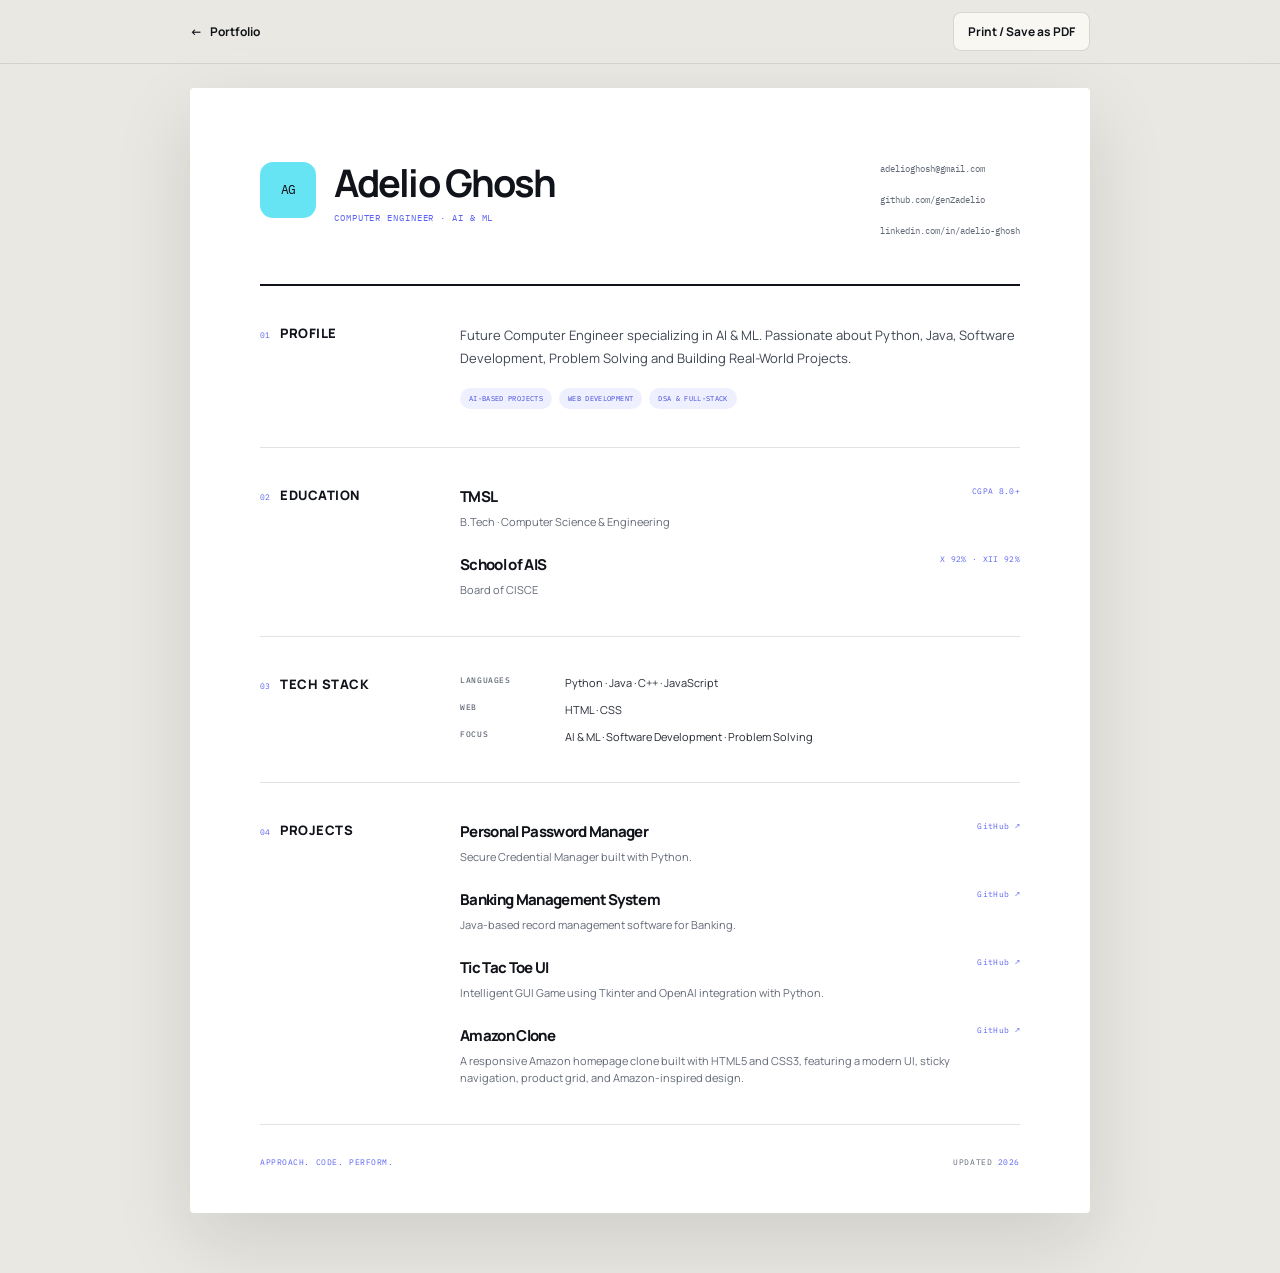
==== resume.html @ fba98eb1 "Redesign developer portfolio with refined editorial system" ====
<!doctype html>
<html lang="en">
<head>
  <meta charset="utf-8">
  <meta name="viewport" content="width=device-width, initial-scale=1">
  <meta name="description" content="Résumé of Adelio Ghosh — computer engineer specializing in AI, ML, Python, Java, and software development.">
  <meta name="theme-color" content="#0b0e14">
  <title>Adelio Ghosh — Résumé</title>
  <link rel="icon" href="favicon.svg" type="image/svg+xml">
  <link rel="preconnect" href="https://fonts.googleapis.com">
  <link rel="preconnect" href="https://fonts.gstatic.com" crossorigin>
  <link href="https://fonts.googleapis.com/css2?family=IBM+Plex+Mono:wght@400;500&family=Instrument+Serif:ital@0;1&family=Manrope:wght@400;500;600;700;800&display=swap" rel="stylesheet">
  <link rel="stylesheet" href="util.css">
  <link rel="stylesheet" href="resume.css">
</head>
<body class="resume-body">
  <header class="resume-toolbar">
    <a class="resume-back" href="index.html"><span aria-hidden="true">←</span> Portfolio</a>
    <button class="resume-print" type="button" onclick="window.print()">Print / Save as PDF</button>
  </header>

  <main class="resume-sheet">
    <header class="resume-header">
      <div class="resume-header__identity">
        <span class="resume-monogram">AG</span>
        <div>
          <h1>Adelio Ghosh</h1>
          <p>Computer Engineer · AI & ML</p>
        </div>
      </div>
      <div class="resume-header__contact">
        <a href="mailto:adelioghosh@gmail.com">adelioghosh@gmail.com</a>
        <a href="https://github.com/genZadelio" target="_blank" rel="noopener">github.com/genZadelio</a>
        <a href="https://www.linkedin.com/in/adelio-ghosh-3a45263b5" target="_blank" rel="noopener">linkedin.com/in/adelio-ghosh</a>
      </div>
    </header>

    <section class="resume-section resume-summary">
      <div class="resume-section__title"><span>01</span><h2>Profile</h2></div>
      <div class="resume-section__body">
        <p>
          Future Computer Engineer specializing in AI & ML. Passionate about Python, Java,
          Software Development, Problem Solving and Building Real-World Projects.
        </p>
        <div class="resume-focus">
          <span>AI-based projects</span>
          <span>Web development</span>
          <span>DSA & full-stack</span>
        </div>
      </div>
    </section>

    <section class="resume-section">
      <div class="resume-section__title"><span>02</span><h2>Education</h2></div>
      <div class="resume-section__body resume-education">
        <article>
          <div class="resume-item__heading">
            <div><h3>TMSL</h3><p>B.Tech · Computer Science & Engineering</p></div>
            <span>CGPA 8.0+</span>
          </div>
        </article>
        <article>
          <div class="resume-item__heading">
            <div><h3>School of AIS</h3><p>Board of CISCE</p></div>
            <span>X 92% · XII 92%</span>
          </div>
        </article>
      </div>
    </section>

    <section class="resume-section">
      <div class="resume-section__title"><span>03</span><h2>Tech Stack</h2></div>
      <div class="resume-section__body">
        <ul class="resume-skills">
          <li><strong>Languages</strong><span>Python · Java · C++ · JavaScript</span></li>
          <li><strong>Web</strong><span>HTML · CSS</span></li>
          <li><strong>Focus</strong><span>AI & ML · Software Development · Problem Solving</span></li>
        </ul>
      </div>
    </section>

    <section class="resume-section">
      <div class="resume-section__title"><span>04</span><h2>Projects</h2></div>
      <div class="resume-section__body resume-projects">
        <article>
          <div class="resume-item__heading">
            <div><h3>Personal Password Manager</h3><p>Secure Credential Manager built with Python.</p></div>
            <a href="https://github.com/genZadelio/Personal-Password-Manager" target="_blank" rel="noopener">GitHub ↗</a>
          </div>
        </article>
        <article>
          <div class="resume-item__heading">
            <div><h3>Banking Management System</h3><p>Java-based record management software for Banking.</p></div>
            <a href="https://github.com/genZadelio/Banking-Management-System" target="_blank" rel="noopener">GitHub ↗</a>
          </div>
        </article>
        <article>
          <div class="resume-item__heading">
            <div><h3>Tic Tac Toe UI</h3><p>Intelligent GUI Game using Tkinter and OpenAI integration with Python.</p></div>
            <a href="https://github.com/genZadelio/AI-Tic-Tac-Toe" target="_blank" rel="noopener">GitHub ↗</a>
          </div>
        </article>
        <article>
          <div class="resume-item__heading">
            <div><h3>Amazon Clone</h3><p>A responsive Amazon homepage clone built with HTML5 and CSS3, featuring a modern UI, sticky navigation, product grid, and Amazon-inspired design.</p></div>
            <a href="https://github.com/genZadelio/Amazon-Clone" target="_blank" rel="noopener">GitHub ↗</a>
          </div>
        </article>
      </div>
    </section>

    <footer class="resume-footer">
      <span>Approach. Code. Perform.</span>
      <span>Updated <span id="resumeYear"></span></span>
    </footer>
  </main>

  <script>
    document.getElementById('resumeYear').textContent = new Date().getFullYear();
  </script>
</body>
</html>
---- util.css ----
:root {
  --ink: #10131a;
  --ink-2: #252a34;
  --muted: #626977;
  --muted-2: #8c92a0;
  --paper: #f4f3ee;
  --paper-2: #ebeae4;
  --white: #ffffff;
  --night: #0b0e14;
  --night-2: #11151e;
  --night-3: #191e29;
  --line: rgba(16, 19, 26, .12);
  --line-dark: rgba(255, 255, 255, .13);
  --blue: #5c63f2;
  --blue-dark: #4149d8;
  --cyan: #67e4f4;
  --violet: #956cff;
  --mint: #39d6a5;
  --amber: #f4b860;
  --pink: #ef74b7;
  --display: "Manrope", "Segoe UI", sans-serif;
  --serif: "Instrument Serif", Georgia, serif;
  --mono: "IBM Plex Mono", Consolas, monospace;
  --radius-sm: 12px;
  --radius: 20px;
  --radius-lg: 30px;
  --shadow: 0 24px 70px rgba(17, 20, 28, .11);
}

* { box-sizing: border-box; }
html { scroll-behavior: smooth; scroll-padding-top: 90px; }
body {
  margin: 0;
  overflow-x: hidden;
  color: var(--ink);
  background: var(--paper);
  font-family: var(--display);
  -webkit-font-smoothing: antialiased;
  text-rendering: optimizeLegibility;
}
body.menu-open { overflow: hidden; }
::selection { color: var(--night); background: var(--cyan); }
a { color: inherit; text-decoration: none; }
button, input, textarea, select { font: inherit; }
button { border: 0; cursor: pointer; }
img { display: block; max-width: 100%; }
svg { fill: none; stroke: currentColor; stroke-width: 1.8; stroke-linecap: round; stroke-linejoin: round; }
h1, h2, h3, p { margin-top: 0; }
h1, h2, h3 { letter-spacing: -.045em; }

.container { width: min(1180px, calc(100% - 48px)); margin-inline: auto; }
.section { padding: 126px 0; }
.svg-sprite { position: absolute; width: 0; height: 0; overflow: hidden; }
.page-noise {
  position: fixed;
  z-index: 1000;
  inset: 0;
  pointer-events: none;
  opacity: .035;
  background-image: url("data:image/svg+xml,%3Csvg viewBox='0 0 180 180' xmlns='http://www.w3.org/2000/svg'%3E%3Cfilter id='n'%3E%3CfeTurbulence type='fractalNoise' baseFrequency='.9' numOctaves='3' stitchTiles='stitch'/%3E%3C/filter%3E%3Crect width='100%25' height='100%25' filter='url(%23n)' opacity='.8'/%3E%3C/svg%3E");
}

.skip-link {
  position: fixed;
  z-index: 2000;
  top: 12px;
  left: 12px;
  padding: 10px 16px;
  border-radius: 8px;
  color: var(--night);
  background: var(--cyan);
  font-size: 13px;
  font-weight: 700;
  transform: translateY(-150%);
  transition: transform .2s ease;
}
.skip-link:focus { transform: translateY(0); }
:focus-visible { outline: 3px solid var(--cyan); outline-offset: 4px; }

.scroll-progress { position: fixed; z-index: 1200; top: 0; left: 0; width: 100%; height: 2px; pointer-events: none; }
.scroll-progress span { display: block; width: 0; height: 100%; background: linear-gradient(90deg, var(--cyan), var(--violet)); }

/* Shared components */
.eyebrow {
  display: inline-flex;
  align-items: center;
  gap: 10px;
  color: var(--muted);
  font-family: var(--mono);
  font-size: 10px;
  font-weight: 500;
  letter-spacing: .14em;
  line-height: 1.4;
  text-transform: uppercase;
}
.eyebrow > span { color: var(--blue); }
.heading-dot { color: var(--blue); }
.section-heading { margin-bottom: 58px; }
.section-heading--split { display: flex; align-items: flex-end; justify-content: space-between; gap: 64px; }
.section-heading h2 {
  margin: 16px 0 0;
  font-size: clamp(44px, 6vw, 78px);
  font-weight: 600;
  line-height: .98;
}
.section-heading > p { max-width: 430px; margin: 0 0 5px; color: var(--muted); font-size: 16px; line-height: 1.7; }

.button {
  display: inline-flex;
  min-height: 52px;
  align-items: center;
  justify-content: center;
  gap: 10px;
  padding: 0 22px;
  border: 1px solid transparent;
  border-radius: 9px;
  font-size: 13px;
  font-weight: 700;
  line-height: 1;
  transition: color .25s ease, background .25s ease, border-color .25s ease, transform .25s ease, box-shadow .25s ease;
}
.button svg { width: 18px; height: 18px; transition: transform .25s ease; }
.button:hover { transform: translateY(-2px); }
.button:hover svg { transform: translate(2px, -2px); }
.button--small { min-height: 40px; padding: 0 15px; font-size: 12px; }
.button--full { width: 100%; }
.button--dark { color: white; background: var(--night); box-shadow: 0 10px 24px rgba(11, 14, 20, .16); }
.button--dark:hover { background: #202632; box-shadow: 0 14px 30px rgba(11, 14, 20, .2); }
.button--light { color: var(--night); background: var(--white); box-shadow: 0 10px 28px rgba(0, 0, 0, .16); }
.button--light:hover { background: var(--cyan); box-shadow: 0 14px 32px rgba(103, 228, 244, .18); }
.button--outline-light { border-color: rgba(255, 255, 255, .25); color: white; background: rgba(255, 255, 255, .035); }
.button--outline-light:hover { border-color: rgba(255, 255, 255, .58); background: rgba(255, 255, 255, .08); }

/* Navigation */
.site-header {
  position: fixed;
  z-index: 1000;
  top: 0;
  left: 0;
  width: 100%;
  border-bottom: 1px solid transparent;
  transition: background .3s ease, border-color .3s ease, box-shadow .3s ease;
}
.site-header.is-scrolled { border-color: var(--line-dark); background: rgba(11, 14, 20, .88); box-shadow: 0 12px 40px rgba(0, 0, 0, .18); backdrop-filter: blur(18px); }
.nav-shell { display: flex; height: 78px; align-items: center; }
.brand { display: inline-flex; align-items: center; gap: 11px; color: white; }
.brand__mark {
  display: grid;
  width: 38px;
  height: 38px;
  flex: 0 0 auto;
  place-items: center;
  overflow: hidden;
  border: 1px solid rgba(255, 255, 255, .18);
  border-radius: 10px;
  color: var(--night);
  background: var(--cyan);
  box-shadow: inset 0 -12px 20px rgba(92, 99, 242, .25);
  font-family: var(--mono);
  font-size: 11px;
  font-weight: 500;
  letter-spacing: -.08em;
}
.brand__copy strong, .brand__copy small { display: block; }
.brand__copy strong { font-size: 13px; font-weight: 700; letter-spacing: -.01em; }
.brand__copy small { margin-top: 2px; color: rgba(255, 255, 255, .48); font-family: var(--mono); font-size: 8px; letter-spacing: .11em; text-transform: uppercase; }
.desktop-nav { display: flex; align-items: center; gap: 6px; margin-left: auto; margin-right: 30px; }
.desktop-nav a { position: relative; padding: 9px 12px; color: rgba(255, 255, 255, .65); font-size: 12px; font-weight: 600; transition: color .2s ease; }
.desktop-nav a::after { position: absolute; right: 12px; bottom: 2px; left: 12px; height: 1px; background: var(--cyan); content: ""; transform: scaleX(0); transform-origin: right; transition: transform .25s ease; }
.desktop-nav a:hover, .desktop-nav a.is-active { color: white; }
.desktop-nav a:hover::after, .desktop-nav a.is-active::after { transform: scaleX(1); transform-origin: left; }
.nav-actions { display: flex; align-items: center; gap: 10px; }
.nav-status { display: inline-flex; align-items: center; gap: 8px; margin-right: 6px; color: rgba(255, 255, 255, .65); font-family: var(--mono); font-size: 9px; letter-spacing: .08em; text-transform: uppercase; }
.nav-status i { width: 7px; height: 7px; border-radius: 50%; background: var(--mint); box-shadow: 0 0 0 4px rgba(57, 214, 165, .11); animation: pulse 2.4s ease infinite; }
.menu-toggle, .mobile-menu__close { display: none; width: 42px; height: 42px; place-items: center; border-radius: 9px; color: white; background: rgba(255, 255, 255, .08); }
.menu-toggle svg, .mobile-menu__close svg { width: 21px; height: 21px; }
.mobile-menu { position: fixed; z-index: 1100; inset: 0; visibility: hidden; opacity: 0; background: var(--night); transform: translateY(-12px); transition: opacity .3s ease, transform .3s ease, visibility .3s; }
.mobile-menu.is-open { visibility: visible; opacity: 1; transform: translateY(0); }
.mobile-menu__close { position: absolute; top: 18px; right: 24px; }
.mobile-menu__inner { display: flex; width: min(100% - 48px, 520px); height: 100%; flex-direction: column; justify-content: center; margin: 0 auto; padding: 90px 0 40px; }
.mobile-menu nav { display: grid; margin: 28px 0 38px; }
.mobile-menu nav a { display: flex; align-items: baseline; gap: 18px; padding: 13px 0; border-bottom: 1px solid var(--line-dark); color: white; font-size: clamp(32px, 10vw, 52px); font-weight: 600; letter-spacing: -.04em; }
.mobile-menu nav a span { color: var(--cyan); font-family: var(--mono); font-size: 10px; letter-spacing: 0; }

/* Hero */
.hero {
  position: relative;
  min-height: 100svh;
  overflow: hidden;
  color: white;
  background: var(--night);
}
.hero__grid { position: absolute; inset: 0; opacity: .27; background-image: linear-gradient(rgba(255,255,255,.045) 1px, transparent 1px), linear-gradient(90deg, rgba(255,255,255,.045) 1px, transparent 1px); background-size: 72px 72px; mask-image: linear-gradient(to bottom, black, transparent 82%); }
.hero__glow { position: absolute; border-radius: 50%; filter: blur(4px); pointer-events: none; }
.hero__glow--one { width: 620px; height: 620px; top: -250px; right: -120px; background: radial-gradient(circle, rgba(92, 99, 242, .28), transparent 68%); }
.hero__glow--two { width: 520px; height: 520px; bottom: 0; left: -300px; background: radial-gradient(circle, rgba(103, 228, 244, .13), transparent 70%); }
.hero__inner { position: relative; z-index: 2; display: grid; min-height: calc(100svh - 100px); grid-template-columns: minmax(0, 1.04fr) minmax(430px, .96fr); align-items: center; gap: clamp(45px, 7vw, 100px); padding-top: 118px; padding-bottom: 92px; }
.hero__content { position: relative; z-index: 2; }
.hero__eyebrow { display: inline-flex; align-items: center; gap: 10px; margin-bottom: 26px; color: rgba(255,255,255,.64); font-family: var(--mono); font-size: 10px; letter-spacing: .11em; text-transform: uppercase; }
.status-dot { width: 7px; height: 7px; border-radius: 50%; background: var(--mint); box-shadow: 0 0 0 4px rgba(57, 214, 165, .11); }
.hero__title { margin: 0; font-size: clamp(68px, 9.3vw, 128px); font-weight: 600; line-height: .79; letter-spacing: -.075em; }
.hero__title > span { display: block; }
.hero__title-accent { margin-top: 13px; padding-left: clamp(18px, 6vw, 82px); color: var(--cyan); font-family: var(--serif); font-style: italic; font-weight: 400; letter-spacing: -.04em; }
.hero__title-accent i { color: var(--violet); font-family: var(--display); font-style: normal; }
.hero__role { display: flex; min-height: 37px; align-items: center; gap: 10px; margin-top: 30px; font-family: var(--mono); font-size: 13px; }
.hero__role-prefix { color: rgba(255,255,255,.43); }
.hero__role-value { color: white; }
.typing-caret { width: 7px; height: 16px; background: var(--cyan); animation: blink .9s steps(2, start) infinite; }
.hero__summary { max-width: 600px; margin: 15px 0 0; color: rgba(255,255,255,.62); font-size: 16px; line-height: 1.75; }
.hero__actions { display: flex; flex-wrap: wrap; gap: 11px; margin-top: 31px; }
.hero__socials { display: flex; align-items: center; gap: 21px; margin-top: 31px; }
.hero__socials a { display: inline-flex; align-items: center; gap: 8px; color: rgba(255,255,255,.5); font-size: 11px; font-weight: 600; transition: color .2s ease; }
.hero__socials a:hover { color: var(--cyan); }
.hero__socials svg { width: 17px; height: 17px; }
.hero__visual { position: relative; align-self: center; padding: 18px 0 26px 22px; }
.hero__visual::before { position: absolute; inset: 0 28px 8px 0; border: 1px solid rgba(103,228,244,.18); border-radius: 42px; content: ""; transform: translate(18px, -18px); }
.portrait-frame { position: relative; z-index: 2; overflow: hidden; aspect-ratio: 1.12; border: 1px solid rgba(255,255,255,.16); border-radius: 34px 34px 118px 34px; background: #11151e; box-shadow: 0 40px 100px rgba(0,0,0,.42); }
.portrait-frame picture { display: block; width: 100%; height: 100%; }
.portrait-frame img { width: 100%; height: 100%; object-fit: cover; object-position: 52% center; filter: saturate(.86) contrast(1.04) brightness(.92); transition: transform .8s cubic-bezier(.2,.7,.2,1), filter .8s ease; }
.portrait-frame:hover img { transform: scale(1.035); filter: saturate(1) contrast(1.03) brightness(.98); }
.portrait-frame__label { position: absolute; z-index: 3; top: 18px; right: 20px; left: 20px; display: flex; justify-content: space-between; color: rgba(255,255,255,.56); font-family: var(--mono); font-size: 8px; letter-spacing: .12em; }
.portrait-frame__wash { position: absolute; inset: 0; background: linear-gradient(180deg, rgba(11,14,20,.05) 40%, rgba(11,14,20,.52) 100%), linear-gradient(90deg, rgba(92,99,242,.06), transparent 40%); pointer-events: none; }
.floating-card { position: absolute; z-index: 5; display: flex; align-items: center; gap: 12px; padding: 13px 15px; border: 1px solid rgba(255,255,255,.15); border-radius: 13px; background: rgba(20,25,35,.82); box-shadow: 0 18px 44px rgba(0,0,0,.32); backdrop-filter: blur(15px); }
.floating-card--status { top: -2px; right: -25px; animation: float 5s ease-in-out infinite; }
.floating-card__icon { display: grid; width: 38px; height: 38px; place-items: center; border-radius: 10px; color: var(--night); background: var(--cyan); }
.floating-card__icon svg { width: 19px; height: 19px; }
.floating-card small, .floating-card strong { display: block; }
.floating-card small { color: rgba(255,255,255,.44); font-family: var(--mono); font-size: 7px; letter-spacing: .1em; }
.floating-card strong { margin-top: 3px; color: white; font-size: 11px; }
.code-card { position: absolute; z-index: 6; right: auto; bottom: -2px; left: -32px; width: 285px; overflow: hidden; border: 1px solid rgba(255,255,255,.14); border-radius: 15px; color: #d8ddeb; background: rgba(8,11,17,.92); box-shadow: 0 25px 60px rgba(0,0,0,.44); backdrop-filter: blur(15px); }
.code-card__top { display: flex; height: 38px; align-items: center; gap: 5px; padding: 0 12px; border-bottom: 1px solid rgba(255,255,255,.08); background: rgba(255,255,255,.025); }
.code-card__top span { width: 6px; height: 6px; border-radius: 50%; background: #3c4351; }
.code-card__top span:first-child { background: #ef6c83; }.code-card__top span:nth-child(2) { background: #f0bd65; }.code-card__top span:nth-child(3) { background: #4fd1a0; }
.code-card__top small { margin-left: 6px; color: rgba(255,255,255,.34); font-family: var(--mono); font-size: 8px; }
.code-card pre { margin: 0; padding: 18px 19px 12px; font: 10px/1.7 var(--mono); }
.code-purple { color: #b794f4; }.code-blue { color: #72c7ff; }.code-green { color: #7de2b8; }
.code-card__result { display: flex; align-items: center; gap: 7px; margin: 0 13px 13px; padding: 8px 10px; border: 1px solid rgba(57,214,165,.12); border-radius: 7px; color: rgba(255,255,255,.42); font-family: var(--mono); font-size: 8px; }
.code-card__result i { width: 6px; height: 6px; border-radius: 50%; background: var(--mint); }
.code-card__result b { margin-left: auto; color: var(--mint); font-weight: 500; }
.hero__facts { position: relative; z-index: 2; display: grid; grid-template-columns: repeat(3, .65fr) 1.35fr; border-top: 1px solid var(--line-dark); }
.hero-fact { display: flex; min-height: 102px; flex-direction: column; justify-content: center; padding: 18px 26px; border-right: 1px solid var(--line-dark); }
.hero-fact:first-child { padding-left: 0; }
.hero-fact:last-child { padding-right: 0; border-right: 0; }
.hero-fact__value { color: white; font-size: 23px; font-weight: 600; letter-spacing: -.03em; }
.hero-fact--note .hero-fact__value { color: var(--cyan); font-family: var(--serif); font-size: 25px; font-style: italic; font-weight: 400; }
.hero-fact__label { margin-top: 4px; color: rgba(255,255,255,.37); font-family: var(--mono); font-size: 8px; letter-spacing: .08em; text-transform: uppercase; }

/* About */
.about { background: var(--paper); }
.about-grid { display: grid; grid-template-columns: .82fr 1.18fr; gap: 20px; }
.about-intro { position: relative; overflow: hidden; min-height: 480px; padding: 48px; border: 1px solid var(--line); border-radius: var(--radius-lg); background: var(--white); }
.about-intro::after { position: absolute; right: -70px; bottom: -95px; width: 260px; height: 260px; border: 1px solid rgba(92,99,242,.12); border-radius: 50%; box-shadow: 0 0 0 32px rgba(92,99,242,.025), 0 0 0 64px rgba(92,99,242,.018); content: ""; }
.about-intro__label { display: inline-flex; padding: 7px 10px; border-radius: 999px; color: var(--blue); background: rgba(92,99,242,.08); font-family: var(--mono); font-size: 8px; letter-spacing: .1em; text-transform: uppercase; }
.about-intro__statement { max-width: 440px; margin: 55px 0 18px; font-family: var(--serif); font-size: clamp(36px, 4vw, 52px); font-weight: 400; line-height: 1.05; letter-spacing: -.025em; }
.about-intro__copy { max-width: 480px; color: var(--muted); font-size: 14px; line-height: 1.75; }
.focus-list { position: relative; z-index: 2; display: flex; flex-wrap: wrap; gap: 8px; margin-top: 30px; }
.focus-list span { display: inline-flex; align-items: center; gap: 7px; padding: 8px 11px; border: 1px solid var(--line); border-radius: 999px; color: var(--ink-2); font-size: 10px; font-weight: 700; }
.focus-list svg { width: 14px; height: 14px; padding: 2px; border-radius: 50%; color: var(--blue); background: rgba(92,99,242,.09); stroke-width: 2.4; }
.education-grid { display: grid; grid-template-columns: 1fr 1fr; gap: 20px; }
.education-card { position: relative; display: flex; min-height: 480px; flex-direction: column; overflow: hidden; padding: 38px; border: 1px solid var(--line); border-radius: var(--radius-lg); background: var(--white); }
.education-card::before { position: absolute; top: -100px; right: -100px; width: 260px; height: 260px; border-radius: 50%; background: radial-gradient(circle, rgba(92,99,242,.12), transparent 70%); content: ""; }
.education-card--dark { color: white; background: var(--night); }
.education-card--dark::before { background: radial-gradient(circle, rgba(103,228,244,.14), transparent 70%); }
.education-card__top { position: relative; display: flex; align-items: center; justify-content: space-between; }
.education-card__number { display: grid; width: 39px; height: 39px; place-items: center; border: 1px solid var(--line); border-radius: 50%; color: var(--muted); font-family: var(--mono); font-size: 9px; }
.education-card--dark .education-card__number { border-color: var(--line-dark); color: rgba(255,255,255,.5); }
.education-card__period { color: var(--muted); font-family: var(--mono); font-size: 8px; letter-spacing: .1em; text-transform: uppercase; }
.education-card--dark .education-card__period { color: rgba(255,255,255,.4); }
.education-card h3 { margin: auto 0 8px; font-size: clamp(34px, 3.4vw, 48px); font-weight: 600; line-height: 1; }
.education-card > p { margin-bottom: 28px; color: var(--muted); font-size: 12px; }
.education-card--dark > p { color: rgba(255,255,255,.48); }
.education-card__stats { display: grid; grid-template-columns: 1fr 1fr; gap: 12px; margin: 0; padding-top: 20px; border-top: 1px solid var(--line); }
.education-card--dark .education-card__stats { border-color: var(--line-dark); }
.education-card__stats div { display: flex; flex-direction: column; gap: 7px; }
.education-card__stats dt { color: var(--muted); font-family: var(--mono); font-size: 8px; letter-spacing: .08em; text-transform: uppercase; }
.education-card--dark .education-card__stats dt { color: rgba(255,255,255,.38); }
.education-card__stats dd { margin: 0; font-size: 17px; font-weight: 700; }
.education-card--dark .education-card__stats dd { color: var(--cyan); }

/* Skills */
.skills { border-top: 1px solid var(--line); background: var(--white); }
.skills-grid { display: grid; grid-template-columns: repeat(3, 1fr); gap: 14px; }
.skill-card { position: relative; display: grid; min-height: 240px; grid-template-columns: auto 1fr; align-items: end; gap: 24px; overflow: hidden; padding: 28px; border: 1px solid var(--line); border-radius: 18px; background: var(--paper); transition: transform .3s ease, box-shadow .3s ease, border-color .3s ease; }
.skill-card:hover { border-color: rgba(92,99,242,.3); box-shadow: 0 20px 45px rgba(28,32,48,.08); transform: translateY(-5px); }
.skill-card__index { position: absolute; top: 21px; left: 24px; color: var(--muted-2); font-family: var(--mono); font-size: 8px; }
.skill-card__icon { display: grid; width: 64px; height: 64px; place-items: center; align-self: start; border-radius: 17px; font-family: var(--mono); font-size: 17px; font-weight: 500; }
.skill-card__icon--c { color: #2564b2; background: #dceaff; }
.skill-card__icon--j { color: #9b411f; background: #ffe4d8; }
.skill-card__icon--p { color: #2b6d58; background: #d9f2e7; }
.skill-card__icon--h { color: #d05b27; background: #ffe7dc; }
.skill-card div:last-child { grid-column: 1 / -1; }
.skill-card h3 { margin: 0 0 9px; font-size: 23px; font-weight: 700; }
.skill-card p { margin: 0; color: var(--muted); font-size: 12px; line-height: 1.65; }
.stack-note { display: flex; align-items: center; gap: clamp(16px, 3vw, 38px); margin-top: 28px; padding: 25px 30px; border: 1px solid var(--line); border-radius: 16px; background: var(--night); color: white; }
.stack-note__mark { display: grid; width: 46px; height: 46px; flex: 0 0 auto; place-items: center; border-radius: 12px; color: var(--night); background: var(--cyan); }
.stack-note__mark svg { width: 22px; height: 22px; }
.stack-note div:not(.stack-note__mark) { display: flex; flex-direction: column; gap: 3px; }
.stack-note strong { font-size: 11px; }
.stack-note span { color: rgba(255,255,255,.4); font-family: var(--mono); font-size: 7px; letter-spacing: .08em; text-transform: uppercase; }
.stack-note > i { width: 1px; height: 30px; background: var(--line-dark); }

/* Projects */
.projects { background: var(--paper); }
.projects-grid { display: grid; grid-template-columns: 1fr 1fr; gap: 20px; }
.project-card { position: relative; overflow: hidden; border: 1px solid var(--line); border-radius: 24px; background: var(--white); transition: transform .35s ease, box-shadow .35s ease, border-color .35s ease; }
.project-card:hover { border-color: rgba(16,19,26,.2); box-shadow: var(--shadow); transform: translateY(-7px); }
.project-card__visual { position: relative; height: 310px; overflow: hidden; background: #e8e8ff; }
.project-card--violet .project-card__visual { background: linear-gradient(145deg, #e7e3ff, #d2caff); }
.project-card--blue .project-card__visual { background: linear-gradient(145deg, #e3efff, #c6ddff); }
.project-card--mint .project-card__visual { background: linear-gradient(145deg, #ddf8ef, #c5f0df); }
.project-card--amber .project-card__visual { background: linear-gradient(145deg, #fff0d8, #f8dbad); }
.project-card__visual::before { position: absolute; width: 280px; height: 280px; top: -145px; right: -110px; border: 1px solid rgba(255,255,255,.65); border-radius: 50%; box-shadow: 0 0 0 35px rgba(255,255,255,.13); content: ""; }
.project-card__number { position: absolute; z-index: 2; top: 24px; left: 26px; color: rgba(16,19,26,.38); font-family: var(--mono); font-size: 9px; letter-spacing: .1em; }
.visual-window { position: absolute; width: 76%; height: 235px; top: 52px; left: 50%; overflow: hidden; border: 1px solid rgba(16,19,26,.13); border-radius: 15px; background: rgba(255,255,255,.88); box-shadow: 0 25px 50px rgba(39,42,61,.18); transform: translateX(-50%) rotate(-2deg); transition: transform .5s cubic-bezier(.2,.7,.2,1); }
.project-card:hover .visual-window { transform: translateX(-50%) rotate(0) translateY(-5px); }
.visual-window__bar { display: flex; height: 34px; align-items: center; gap: 5px; padding: 0 12px; border-bottom: 1px solid rgba(16,19,26,.08); }
.visual-window__bar i { width: 6px; height: 6px; border-radius: 50%; background: rgba(16,19,26,.16); }
.vault-ui { display: flex; height: calc(100% - 34px); flex-direction: column; align-items: center; justify-content: center; }
.vault-ui__lock { display: grid; width: 55px; height: 55px; place-items: center; margin-bottom: 12px; border-radius: 16px; color: white; background: var(--violet); font-size: 24px; box-shadow: 0 12px 25px rgba(149,108,255,.28); }
.vault-ui strong { font-size: 14px; }.vault-ui small { margin-top: 4px; color: var(--muted); font-size: 8px; }
.vault-ui__bar { width: 64%; height: 5px; margin-top: 18px; overflow: hidden; border-radius: 4px; background: #e7e4f3; }.vault-ui__bar i { display: block; width: 74%; height: 100%; background: var(--violet); }
.bank-ui { display: flex; height: calc(100% - 34px); flex-direction: column; align-items: center; justify-content: center; }
.bank-ui > span { display: grid; width: 43px; height: 43px; place-items: center; border-radius: 12px; color: white; background: #2d72d6; font-size: 17px; font-weight: 700; }
.bank-ui strong { margin-top: 12px; font-size: 22px; letter-spacing: -.04em; }.bank-ui small { margin-top: 3px; color: var(--muted); font-size: 8px; }
.bank-ui > div { display: flex; height: 46px; align-items: flex-end; gap: 8px; margin-top: 15px; }
.bank-ui > div i { width: 18px; border-radius: 3px 3px 0 0; background: #a9c9f4; }.bank-ui > div i:nth-child(1){height:28%}.bank-ui > div i:nth-child(2){height:56%}.bank-ui > div i:nth-child(3){height:42%}.bank-ui > div i:nth-child(4){height:77%}.bank-ui > div i:nth-child(5){height:65%}.bank-ui > div i:nth-child(6){height:92%;background:#2d72d6}
.game-ui { display: grid; height: calc(100% - 34px); grid-template-columns: repeat(3, 44px); grid-template-rows: repeat(3, 44px); place-content: center; gap: 7px; }
.game-ui span { display: grid; place-items: center; border: 1px solid rgba(20,120,89,.15); border-radius: 9px; color: #16805e; background: rgba(255,255,255,.85); font-size: 15px; font-weight: 700; }.game-ui span:nth-child(3n+2) { color: var(--violet); }
.store-ui { padding: 18px 20px; }.store-ui__nav { color: #202c3d; font-size: 21px; font-weight: 800; }.store-ui > div { display: flex; gap: 5px; margin: 8px 0 19px; }.store-ui > div i { width: 22px; height: 4px; border-radius: 3px; background: #e2d8c5; }.store-ui > strong { display: block; max-width: 190px; font-size: 19px; line-height: 1.08; }.store-ui button { margin-top: 13px; padding: 7px 13px; border-radius: 6px; color: white; background: #242f3d; font-size: 7px; font-weight: 700; }
.project-card__content { padding: 30px 32px 32px; }
.project-card__meta { display: flex; align-items: center; justify-content: space-between; color: var(--muted); font-family: var(--mono); font-size: 8px; letter-spacing: .08em; text-transform: uppercase; }
.project-card h3 { margin: 18px 0 11px; font-size: clamp(25px, 2.6vw, 34px); font-weight: 650; line-height: 1.08; }
.project-card p { min-height: 44px; margin-bottom: 26px; color: var(--muted); font-size: 13px; line-height: 1.7; }
.project-card__footer { display: flex; align-items: flex-end; justify-content: space-between; gap: 20px; padding-top: 20px; border-top: 1px solid var(--line); }
.project-card__tags { display: flex; flex-wrap: wrap; gap: 6px; }
.project-card__tags i { padding: 5px 8px; border-radius: 999px; color: var(--muted); background: var(--paper-2); font-family: var(--mono); font-size: 7px; font-style: normal; letter-spacing: .06em; text-transform: uppercase; }
.project-card__footer a { display: inline-flex; flex: 0 0 auto; align-items: center; gap: 7px; color: var(--blue); font-size: 11px; font-weight: 800; }
.project-card__footer a svg { width: 16px; height: 16px; transition: transform .25s ease; }.project-card__footer a:hover svg { transform: translate(3px, -3px); }
.projects-cta { display: flex; align-items: center; justify-content: space-between; gap: 30px; margin-top: 20px; padding: 34px 38px; border: 1px solid var(--line); border-radius: 20px; background: var(--white); }
.projects-cta h3 { margin: 10px 0 0; font-size: 28px; }

/* Contact */
.contact-section { padding: 40px 0 120px; background: var(--paper); }
.contact-panel { position: relative; display: grid; min-height: 560px; grid-template-columns: 1.12fr .88fr; align-items: center; gap: 80px; overflow: hidden; padding: clamp(55px, 8vw, 96px); border-radius: 34px; color: white; background: var(--night); }
.contact-panel::before { position: absolute; inset: 0; opacity: .25; background-image: linear-gradient(rgba(255,255,255,.045) 1px, transparent 1px), linear-gradient(90deg, rgba(255,255,255,.045) 1px, transparent 1px); background-size: 60px 60px; content: ""; mask-image: linear-gradient(90deg, black, transparent 80%); }
.contact-panel__orb { position: absolute; width: 500px; height: 500px; top: -250px; right: -160px; border-radius: 50%; background: radial-gradient(circle, rgba(92,99,242,.36), transparent 68%); }
.contact-panel__copy, .contact-panel__links { position: relative; z-index: 2; }
.contact-panel .eyebrow { color: rgba(255,255,255,.45); }.contact-panel .eyebrow > span { color: var(--cyan); }
.contact-panel h2 { margin: 18px 0 20px; font-size: clamp(58px, 8vw, 96px); font-weight: 600; line-height: .9; }
.contact-panel h2 span { color: var(--cyan); }
.contact-panel__copy > p { max-width: 540px; color: rgba(255,255,255,.57); font-size: 15px; line-height: 1.75; }
.contact-mail { display: inline-flex; align-items: center; gap: 12px; margin-top: 26px; padding-bottom: 8px; border-bottom: 1px solid rgba(255,255,255,.25); color: white; font-family: var(--mono); font-size: 13px; transition: color .2s ease, border-color .2s ease; }
.contact-mail:hover { border-color: var(--cyan); color: var(--cyan); }.contact-mail svg { width: 18px; height: 18px; }
.contact-actions { display: flex; flex-wrap: wrap; align-items: center; gap: 14px; margin-top: 26px; }
.contact-actions .contact-mail { margin-top: 0; }
.copy-email { min-width: 54px; min-height: 34px; padding: 0 11px; border: 1px solid var(--line-dark); border-radius: 7px; color: rgba(255,255,255,.62); background: rgba(255,255,255,.035); font-family: var(--mono); font-size: 8px; letter-spacing: .08em; text-transform: uppercase; transition: color .2s ease, border-color .2s ease, background .2s ease; }
.copy-email:hover { border-color: rgba(103,228,244,.45); color: var(--cyan); background: rgba(103,228,244,.06); }
.contact-panel__links { display: grid; gap: 9px; }
.contact-panel__links a { display: grid; grid-template-columns: auto 1fr auto; align-items: center; gap: 14px; padding: 15px; border: 1px solid var(--line-dark); border-radius: 14px; background: rgba(255,255,255,.035); transition: border-color .25s ease, background .25s ease, transform .25s ease; }
.contact-panel__links a:hover { border-color: rgba(103,228,244,.35); background: rgba(103,228,244,.06); transform: translateX(4px); }
.contact-link__icon { display: grid; width: 43px; height: 43px; place-items: center; border-radius: 11px; color: var(--cyan); background: rgba(103,228,244,.1); }
.contact-link__icon svg { width: 20px; height: 20px; }
.contact-panel__links small, .contact-panel__links strong { display: block; }.contact-panel__links small { color: rgba(255,255,255,.37); font-family: var(--mono); font-size: 7px; letter-spacing: .08em; text-transform: uppercase; }.contact-panel__links strong { margin-top: 3px; font-size: 12px; }
.contact-panel__links > a > svg { width: 17px; height: 17px; color: rgba(255,255,255,.35); }

/* Footer */
.site-footer { color: white; background: var(--night); }
.footer__top { display: grid; min-height: 150px; grid-template-columns: 1fr 1fr 1fr; align-items: center; gap: 30px; border-top: 1px solid var(--line-dark); }
.footer__top > p { margin: 0; color: rgba(255,255,255,.64); font-size: 11px; text-align: center; }
.footer__top-link { display: inline-flex; align-items: center; justify-self: end; gap: 7px; color: rgba(255,255,255,.55); font-size: 11px; font-weight: 700; }
.footer__top-link svg { width: 16px; height: 16px; transition: transform .2s ease; }.footer__top-link:hover { color: var(--cyan); }.footer__top-link:hover svg { transform: translate(2px, -2px); }
.footer__bottom { display: flex; min-height: 75px; align-items: center; justify-content: space-between; gap: 30px; border-top: 1px solid var(--line-dark); color: rgba(255,255,255,.66); font-family: var(--mono); font-size: 8px; letter-spacing: .07em; text-transform: uppercase; }
.footer__bottom span:last-child { color: var(--cyan); }
.brand--footer .brand__copy small { color: rgba(255,255,255,.66); }

.toast { position: fixed; z-index: 1200; right: 22px; bottom: 78px; display: flex; visibility: hidden; min-width: 245px; align-items: center; gap: 11px; padding: 13px 15px; border: 1px solid rgba(103,228,244,.18); border-radius: 13px; color: white; background: rgba(17,21,30,.94); box-shadow: 0 20px 55px rgba(0,0,0,.3); opacity: 0; transform: translateY(12px); backdrop-filter: blur(16px); transition: opacity .25s ease, transform .25s ease, visibility .25s; }
.toast.is-visible { visibility: visible; opacity: 1; transform: translateY(0); }
.toast > span { display: grid; width: 35px; height: 35px; place-items: center; border-radius: 50%; color: var(--night); background: var(--cyan); }
.toast > span svg { width: 17px; height: 17px; stroke-width: 2.4; }
.toast strong, .toast small { display: block; }.toast strong { font-size: 11px; }.toast small { margin-top: 3px; color: rgba(255,255,255,.45); font-family: var(--mono); font-size: 8px; }
.back-to-top { position: fixed; z-index: 900; right: 22px; bottom: 22px; display: grid; visibility: hidden; width: 45px; height: 45px; place-items: center; border: 1px solid var(--line-dark); border-radius: 50%; color: var(--night); background: var(--cyan); opacity: 0; transform: translateY(10px); transition: opacity .25s ease, transform .25s ease, visibility .25s; }
.back-to-top.is-visible { visibility: visible; opacity: 1; transform: translateY(0); }
.back-to-top svg { width: 17px; height: 17px; transform: rotate(-90deg); }

/* Motion */
.js .reveal { opacity: 0; transform: translateY(26px); transition: opacity .75s ease, transform .75s cubic-bezier(.2,.7,.2,1); }
.js .reveal.is-visible { opacity: 1; transform: translateY(0); }
.js .hero-enter { opacity: 0; animation: hero-in .85s cubic-bezier(.2,.7,.2,1) forwards; }
.js .hero__eyebrow { animation-delay: .08s; }
.js .hero__title { animation-delay: .16s; }
.js .hero__role { animation-delay: .24s; }
.js .hero__summary { animation-delay: .32s; }
.js .hero__actions { animation-delay: .4s; }
.js .hero__socials { animation-delay: .48s; }
.js .hero__visual { animation-delay: .22s; }

@keyframes hero-in { from { opacity: 0; transform: translateY(22px); } to { opacity: 1; transform: translateY(0); } }
@keyframes pulse { 0%,100% { box-shadow: 0 0 0 4px rgba(57,214,165,.11); } 50% { box-shadow: 0 0 0 7px rgba(57,214,165,0); } }
@keyframes blink { 50% { opacity: 0; } }
@keyframes float { 0%,100% { transform: translateY(0); } 50% { transform: translateY(-7px); } }

@media (max-width: 1080px) {
  .desktop-nav { margin-right: 16px; }
  .nav-status { display: none; }
  .hero__inner { grid-template-columns: minmax(0, 1fr) minmax(390px, .83fr); gap: 48px; }
  .hero__title { font-size: clamp(64px, 9vw, 100px); }
  .floating-card--status { right: -8px; }
  .code-card { left: -8px; }
  .about-grid { grid-template-columns: 1fr; }
  .about-intro { min-height: auto; }
  .about-intro__statement { margin-top: 42px; }
  .education-card { min-height: 420px; }
  .skill-card { min-height: 225px; }
  .contact-panel { gap: 50px; }
}

@media (max-width: 900px) {
  .container { width: min(100% - 38px, 1180px); }
  .section { padding: 100px 0; }
  .desktop-nav, .nav-actions .button { display: none; }
  .nav-actions { margin-left: auto; }
  .menu-toggle { display: grid; }
  .hero__inner { grid-template-columns: 1fr; padding-top: 140px; padding-bottom: 80px; }
  .hero__content { max-width: 720px; }
  .hero__title { font-size: clamp(72px, 15vw, 118px); }
  .hero__visual { width: min(620px, 94%); margin: 30px auto 0; padding-left: 0; }
  .portrait-frame { aspect-ratio: 1.35; border-radius: 30px 30px 90px 30px; }
  .hero__facts { grid-template-columns: repeat(3, 1fr); }
  .hero-fact--note { display: none; }
  .section-heading--split { align-items: flex-start; flex-direction: column; gap: 24px; }
  .section-heading > p { max-width: 580px; }
  .education-grid { grid-template-columns: 1fr 1fr; }
  .skills-grid { grid-template-columns: 1fr 1fr; }
  .stack-note { flex-wrap: wrap; }
  .stack-note > i { display: none; }
  .projects-grid { grid-template-columns: 1fr; }
  .project-card__visual { height: 330px; }
  .visual-window { width: 58%; }
  .contact-panel { grid-template-columns: 1fr; gap: 48px; }
  .contact-panel__links { max-width: 620px; }
}

@media (max-width: 680px) {
  .container { width: calc(100% - 28px); }
  .section { padding: 78px 0; }
  .section-heading { margin-bottom: 38px; }
  .section-heading h2 { font-size: 46px; }
  .nav-shell { height: 68px; }
  .brand__mark { width: 35px; height: 35px; }
  .brand__copy strong { font-size: 12px; }
  .hero__inner { padding-top: 118px; padding-bottom: 64px; }
  .hero__eyebrow { margin-bottom: 20px; font-size: 8px; }
  .hero__title { font-size: clamp(60px, 20vw, 88px); line-height: .82; }
  .hero__title-accent { margin-top: 9px; padding-left: 12px; }
  .hero__role { margin-top: 24px; font-size: 11px; }
  .hero__summary { font-size: 14px; line-height: 1.65; }
  .hero__actions { display: grid; }
  .hero__actions .button { width: 100%; }
  .hero__socials { justify-content: space-between; gap: 8px; }
  .hero__socials a { font-size: 10px; }
  .hero__visual { width: 100%; margin-top: 16px; }
  .portrait-frame { aspect-ratio: .95; border-radius: 26px 26px 74px 26px; }
  .portrait-frame img { object-position: 50% center; }
  .floating-card--status { top: -18px; right: -4px; transform: scale(.86); transform-origin: right top; }
  .code-card { right: -2px; bottom: -25px; left: auto; width: 235px; transform: scale(.9); transform-origin: right bottom; }
  .hero__facts { grid-template-columns: 1fr 1fr 1fr; }
  .hero-fact { min-height: 88px; padding: 14px 10px; }
  .hero-fact:first-child { padding-left: 0; }
  .hero-fact__value { font-size: 18px; }
  .hero-fact__label { font-size: 6px; }
  .about-intro { padding: 32px 25px; border-radius: 22px; }
  .about-intro__statement { margin-top: 35px; font-size: 40px; }
  .education-grid { grid-template-columns: 1fr; }
  .education-card { min-height: 380px; padding: 30px 25px; border-radius: 22px; }
  .skills-grid { grid-template-columns: 1fr; }
  .skill-card { min-height: 200px; grid-template-columns: auto 1fr; padding: 25px; }
  .skill-card div:last-child { grid-column: 1 / -1; }
  .stack-note { display: grid; grid-template-columns: 1fr 1fr; gap: 20px; padding: 23px; }
  .stack-note__mark { display: none; }
  .projects-grid { gap: 15px; }
  .project-card { border-radius: 20px; }
  .project-card__visual { height: 265px; }
  .visual-window { width: 76%; height: 205px; top: 44px; }
  .project-card__content { padding: 25px 22px; }
  .project-card h3 { font-size: 27px; }
  .project-card p { min-height: auto; }
  .project-card__footer { align-items: flex-start; flex-direction: column; }
  .projects-cta { align-items: flex-start; flex-direction: column; padding: 28px 25px; }
  .projects-cta .button { width: 100%; }
  .contact-section { padding: 20px 0 78px; }
  .contact-panel { min-height: 0; gap: 38px; padding: 48px 24px; border-radius: 25px; }
  .contact-panel h2 { font-size: 59px; }
  .contact-panel__copy > p { font-size: 13px; }
  .contact-mail { font-size: 10px; }
  .footer__top { grid-template-columns: 1fr; gap: 20px; padding: 45px 0; }
  .footer__top > p { text-align: left; }
  .footer__top-link { justify-self: start; }
  .footer__bottom { align-items: flex-start; flex-direction: column; gap: 10px; padding: 22px 0 28px; }
  .back-to-top { right: 14px; bottom: 14px; width: 42px; height: 42px; }
  .toast { right: 14px; bottom: 66px; left: 14px; min-width: 0; }
}

@media (prefers-reduced-motion: reduce) {
  html { scroll-behavior: auto; }
  *, *::before, *::after { animation-duration: .01ms !important; animation-iteration-count: 1 !important; scroll-behavior: auto !important; transition-duration: .01ms !important; }
  .js .reveal, .js .hero-enter { opacity: 1; transform: none; }
}
---- resume.css ----
.resume-body { min-height: 100vh; padding: 88px 24px 60px; color: #10131a; background: #e9e8e2; }
.resume-toolbar { position: fixed; z-index: 10; top: 0; left: 0; display: flex; width: 100%; height: 64px; align-items: center; justify-content: space-between; padding: 0 max(24px, calc((100% - 900px) / 2)); border-bottom: 1px solid rgba(16,19,26,.1); background: rgba(233,232,226,.88); backdrop-filter: blur(16px); }
.resume-back, .resume-print { color: #10131a; font-size: 12px; font-weight: 700; }
.resume-back { display: inline-flex; align-items: center; gap: 8px; }
.resume-print { padding: 10px 14px; border: 1px solid rgba(16,19,26,.14); border-radius: 8px; background: #f8f7f2; }
.resume-sheet { width: min(900px, 100%); margin: 0 auto; padding: 68px 70px 46px; border-radius: 4px; background: #fff; box-shadow: 0 28px 80px rgba(16,19,26,.12); }
.resume-header { display: flex; align-items: flex-start; justify-content: space-between; gap: 40px; padding-bottom: 42px; border-bottom: 2px solid #10131a; }
.resume-header__identity { display: flex; align-items: center; gap: 18px; }
.resume-monogram { display: grid; width: 56px; height: 56px; place-items: center; border-radius: 13px; color: #0b0e14; background: #67e4f4; font-family: "IBM Plex Mono", monospace; font-size: 13px; letter-spacing: -.08em; }
.resume-header h1 { margin: 0; font-size: 38px; font-weight: 700; letter-spacing: -.05em; }
.resume-header__identity p { margin: 4px 0 0; color: #5c63f2; font-family: "IBM Plex Mono", monospace; font-size: 9px; letter-spacing: .1em; text-transform: uppercase; }
.resume-header__contact { display: grid; gap: 7px; text-align: right; }
.resume-header__contact a { display: inline-flex; min-height: 24px; align-items: center; color: #626977; font-family: "IBM Plex Mono", monospace; font-size: 9px; }
.resume-header__contact a:hover { color: #5c63f2; }
.resume-section { display: grid; grid-template-columns: 160px 1fr; gap: 40px; padding: 38px 0; border-bottom: 1px solid rgba(16,19,26,.12); }
.resume-section__title { display: flex; align-items: baseline; gap: 10px; }
.resume-section__title span { color: #5c63f2; font-family: "IBM Plex Mono", monospace; font-size: 8px; }
.resume-section__title h2 { margin: 0; font-size: 13px; font-weight: 800; letter-spacing: .04em; text-transform: uppercase; }
.resume-section__body > p { margin: 0; color: #3f4653; font-size: 13px; line-height: 1.75; }
.resume-focus { display: flex; flex-wrap: wrap; gap: 7px; margin-top: 18px; }
.resume-focus span { padding: 6px 9px; border-radius: 999px; color: #4149d8; background: #eff0ff; font-family: "IBM Plex Mono", monospace; font-size: 7px; letter-spacing: .05em; text-transform: uppercase; }
.resume-education, .resume-projects { display: grid; gap: 24px; }
.resume-item__heading { display: flex; align-items: flex-start; justify-content: space-between; gap: 25px; }
.resume-item__heading h3 { margin: 0; font-size: 15px; font-weight: 750; }
.resume-item__heading p { margin: 6px 0 0; color: #626977; font-size: 11px; line-height: 1.55; }
.resume-item__heading > span, .resume-item__heading > a { flex: 0 0 auto; color: #5c63f2; font-family: "IBM Plex Mono", monospace; font-size: 8px; letter-spacing: .04em; }
.resume-item__heading > a:hover { text-decoration: underline; }
.resume-skills { display: grid; gap: 12px; margin: 0; padding: 0; list-style: none; }
.resume-skills li { display: grid; grid-template-columns: 90px 1fr; gap: 15px; }
.resume-skills strong { color: #626977; font-family: "IBM Plex Mono", monospace; font-size: 8px; font-weight: 500; letter-spacing: .08em; text-transform: uppercase; }
.resume-skills span { color: #252a34; font-size: 11px; }
.resume-footer { display: flex; align-items: center; justify-content: space-between; padding-top: 32px; color: #626977; font-family: "IBM Plex Mono", monospace; font-size: 8px; letter-spacing: .07em; text-transform: uppercase; }
.resume-footer span:first-child { color: #5c63f2; }

@media (max-width: 700px) {
  .resume-body { padding: 76px 14px 30px; }
  .resume-toolbar { padding: 0 16px; }
  .resume-sheet { padding: 42px 24px 32px; }
  .resume-header { flex-direction: column; gap: 28px; }
  .resume-header__contact { text-align: left; }
  .resume-section { grid-template-columns: 1fr; gap: 18px; padding: 30px 0; }
  .resume-item__heading { flex-direction: column; gap: 8px; }
  .resume-skills li { grid-template-columns: 1fr; gap: 5px; }
}

@media print {
  @page { size: A4; margin: 12mm; }
  .resume-body { padding: 0; background: #fff; }
  .resume-toolbar { display: none; }
  .resume-sheet { width: 100%; padding: 0; box-shadow: none; }
  .resume-header { padding-top: 0; }
  .resume-section { break-inside: avoid; padding: 22px 0; }
  a { color: inherit; }
}
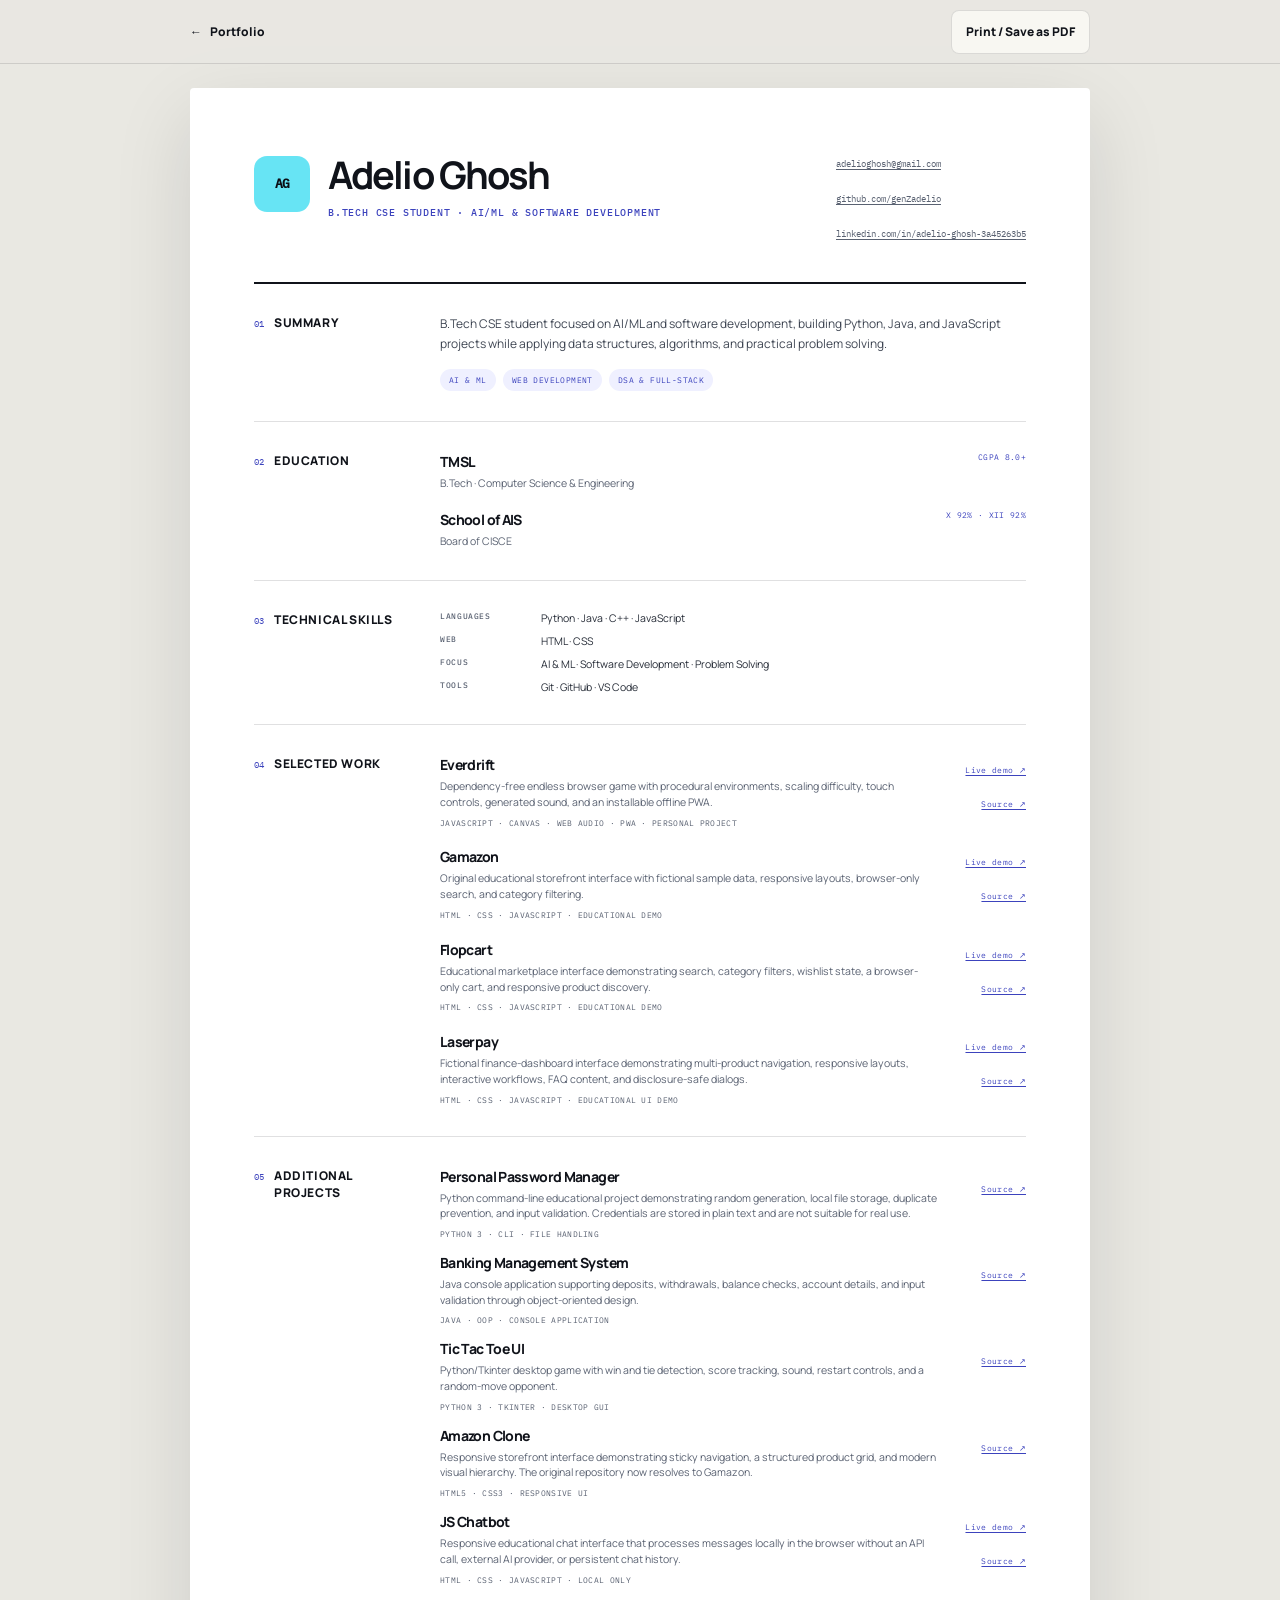
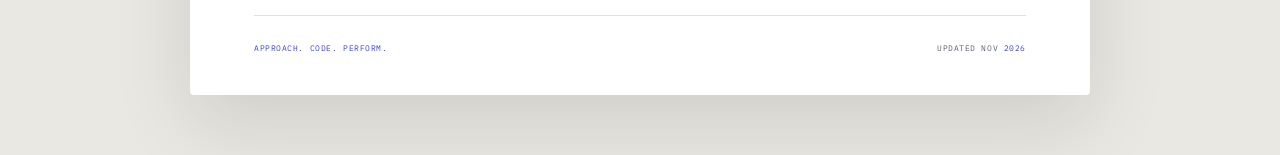
==== commit fcdf7f73: "Polish developer portfolio redesign and deployment" ====
--- a/resume.html
+++ b/resume.html
@@ -1,57 +1,95 @@
 <!doctype html>
-<html lang="en">
+<html lang="en" class="no-js">
 <head>
   <meta charset="utf-8">
   <meta name="viewport" content="width=device-width, initial-scale=1">
-  <meta name="description" content="Résumé of Adelio Ghosh — computer engineer specializing in AI, ML, Python, Java, and software development.">
+  <meta name="description" content="Résumé of Adelio Ghosh, a B.Tech CSE student focused on AI/ML, Python, Java, JavaScript, and software development.">
   <meta name="theme-color" content="#0b0e14">
-  <title>Adelio Ghosh — Résumé</title>
+  <meta name="robots" content="index, follow">
+  <link rel="canonical" href="https://developer-portfolio.adelioghosh.workers.dev/resume">
+
+  <meta property="og:type" content="profile">
+  <meta property="og:site_name" content="Adelio Ghosh — Developer Portfolio">
+  <meta property="og:locale" content="en_US">
+  <meta property="og:title" content="Adelio Ghosh — Résumé">
+  <meta property="og:description" content="B.Tech CSE student focused on AI/ML and software development, with projects in Python, Java, JavaScript, and responsive web interfaces.">
+  <meta property="og:url" content="https://developer-portfolio.adelioghosh.workers.dev/resume">
+  <meta property="og:image" content="https://developer-portfolio.adelioghosh.workers.dev/image.webp">
+  <meta property="og:image:type" content="image/webp">
+  <meta property="og:image:width" content="1000">
+  <meta property="og:image:height" content="596">
+  <meta name="twitter:card" content="summary_large_image">
+  <meta name="twitter:title" content="Adelio Ghosh — Résumé">
+  <meta name="twitter:description" content="B.Tech CSE student focused on AI/ML and software development.">
+  <meta name="twitter:image" content="https://developer-portfolio.adelioghosh.workers.dev/image.webp">
+
+  <title>Adelio Ghosh — Résumé | Computer Engineering Student</title>
   <link rel="icon" href="favicon.svg" type="image/svg+xml">
-  <link rel="preconnect" href="https://fonts.googleapis.com">
-  <link rel="preconnect" href="https://fonts.gstatic.com" crossorigin>
-  <link href="https://fonts.googleapis.com/css2?family=IBM+Plex+Mono:wght@400;500&family=Instrument+Serif:ital@0;1&family=Manrope:wght@400;500;600;700;800&display=swap" rel="stylesheet">
+  <link rel="preload" href="fonts/manrope-latin.woff2" as="font" type="font/woff2" crossorigin>
+  <link rel="stylesheet" href="fonts.css">
   <link rel="stylesheet" href="util.css">
   <link rel="stylesheet" href="resume.css">
+  <script src="resume.js" defer></script>
+
+  <script type="application/ld+json">
+    {
+      "@context": "https://schema.org",
+      "@type": "ProfilePage",
+      "url": "https://developer-portfolio.adelioghosh.workers.dev/resume",
+      "name": "Adelio Ghosh — Résumé",
+      "about": {
+        "@type": "Person",
+        "name": "Adelio Ghosh",
+        "email": "mailto:adelioghosh@gmail.com",
+        "jobTitle": "B.Tech CSE Student",
+        "url": "https://developer-portfolio.adelioghosh.workers.dev/",
+        "sameAs": [
+          "https://github.com/genZadelio",
+          "https://www.linkedin.com/in/adelio-ghosh-3a45263b5"
+        ]
+      }
+    }
+  </script>
 </head>
 <body class="resume-body">
   <header class="resume-toolbar">
     <a class="resume-back" href="index.html"><span aria-hidden="true">←</span> Portfolio</a>
-    <button class="resume-print" type="button" onclick="window.print()">Print / Save as PDF</button>
+    <button class="resume-print" id="resumePrint" type="button">Print / Save as PDF</button>
   </header>
 
   <main class="resume-sheet">
     <header class="resume-header">
       <div class="resume-header__identity">
-        <span class="resume-monogram">AG</span>
+        <span class="resume-monogram" aria-hidden="true">AG</span>
         <div>
           <h1>Adelio Ghosh</h1>
-          <p>Computer Engineer · AI & ML</p>
+          <p>B.Tech CSE Student · AI/ML & Software Development</p>
         </div>
       </div>
       <div class="resume-header__contact">
         <a href="mailto:adelioghosh@gmail.com">adelioghosh@gmail.com</a>
-        <a href="https://github.com/genZadelio" target="_blank" rel="noopener">github.com/genZadelio</a>
-        <a href="https://www.linkedin.com/in/adelio-ghosh-3a45263b5" target="_blank" rel="noopener">linkedin.com/in/adelio-ghosh</a>
+        <a href="https://github.com/genZadelio" target="_blank" rel="noopener noreferrer" aria-label="github.com/genZadelio — GitHub profile (opens in a new tab)">github.com/genZadelio</a>
+        <a href="https://www.linkedin.com/in/adelio-ghosh-3a45263b5" target="_blank" rel="noopener noreferrer" aria-label="linkedin.com/in/adelio-ghosh-3a45263b5 — LinkedIn profile (opens in a new tab)">linkedin.com/in/adelio-ghosh-3a45263b5</a>
       </div>
     </header>
 
-    <section class="resume-section resume-summary">
-      <div class="resume-section__title"><span>01</span><h2>Profile</h2></div>
+    <section class="resume-section resume-summary" aria-labelledby="summaryTitle">
+      <div class="resume-section__title"><span>01</span><h2 id="summaryTitle">Summary</h2></div>
       <div class="resume-section__body">
         <p>
-          Future Computer Engineer specializing in AI & ML. Passionate about Python, Java,
-          Software Development, Problem Solving and Building Real-World Projects.
+          B.Tech CSE student focused on AI/ML and software development, building Python, Java,
+          and JavaScript projects while applying data structures, algorithms, and practical problem solving.
         </p>
-        <div class="resume-focus">
-          <span>AI-based projects</span>
-          <span>Web development</span>
-          <span>DSA & full-stack</span>
-        </div>
-      </div>
-    </section>
-
-    <section class="resume-section">
-      <div class="resume-section__title"><span>02</span><h2>Education</h2></div>
+        <ul class="resume-focus">
+          <li>AI & ML</li>
+          <li>Web development</li>
+          <li>DSA & full-stack</li>
+        </ul>
+      </div>
+    </section>
+
+    <section class="resume-section" aria-labelledby="educationTitle">
+      <div class="resume-section__title"><span>02</span><h2 id="educationTitle">Education</h2></div>
       <div class="resume-section__body resume-education">
         <article>
           <div class="resume-item__heading">
@@ -68,42 +106,101 @@
       </div>
     </section>
 
-    <section class="resume-section">
-      <div class="resume-section__title"><span>03</span><h2>Tech Stack</h2></div>
+    <section class="resume-section" aria-labelledby="skillsTitle">
+      <div class="resume-section__title"><span>03</span><h2 id="skillsTitle">Technical Skills</h2></div>
       <div class="resume-section__body">
         <ul class="resume-skills">
           <li><strong>Languages</strong><span>Python · Java · C++ · JavaScript</span></li>
           <li><strong>Web</strong><span>HTML · CSS</span></li>
           <li><strong>Focus</strong><span>AI & ML · Software Development · Problem Solving</span></li>
+          <li><strong>Tools</strong><span>Git · GitHub · VS Code</span></li>
         </ul>
       </div>
     </section>
 
-    <section class="resume-section">
-      <div class="resume-section__title"><span>04</span><h2>Projects</h2></div>
+    <section class="resume-section" aria-labelledby="selectedWorkTitle">
+      <div class="resume-section__title"><span>04</span><h2 id="selectedWorkTitle">Selected Work</h2></div>
       <div class="resume-section__body resume-projects">
         <article>
           <div class="resume-item__heading">
-            <div><h3>Personal Password Manager</h3><p>Secure Credential Manager built with Python.</p></div>
-            <a href="https://github.com/genZadelio/Personal-Password-Manager" target="_blank" rel="noopener">GitHub ↗</a>
-          </div>
-        </article>
-        <article>
-          <div class="resume-item__heading">
-            <div><h3>Banking Management System</h3><p>Java-based record management software for Banking.</p></div>
-            <a href="https://github.com/genZadelio/Banking-Management-System" target="_blank" rel="noopener">GitHub ↗</a>
-          </div>
-        </article>
-        <article>
-          <div class="resume-item__heading">
-            <div><h3>Tic Tac Toe UI</h3><p>Intelligent GUI Game using Tkinter and OpenAI integration with Python.</p></div>
-            <a href="https://github.com/genZadelio/AI-Tic-Tac-Toe" target="_blank" rel="noopener">GitHub ↗</a>
-          </div>
-        </article>
-        <article>
-          <div class="resume-item__heading">
-            <div><h3>Amazon Clone</h3><p>A responsive Amazon homepage clone built with HTML5 and CSS3, featuring a modern UI, sticky navigation, product grid, and Amazon-inspired design.</p></div>
-            <a href="https://github.com/genZadelio/Amazon-Clone" target="_blank" rel="noopener">GitHub ↗</a>
+            <div><h3>Everdrift</h3><p>Dependency-free endless browser game with procedural environments, scaling difficulty, touch controls, generated sound, and an installable offline PWA.</p><span class="resume-project__meta">JavaScript · Canvas · Web Audio · PWA · Personal project</span></div>
+            <div class="resume-project__links">
+              <a href="https://everdrift.netlify.app/" target="_blank" rel="noopener noreferrer" aria-label="Open the Everdrift live demo (opens in a new tab)">Live demo ↗</a>
+              <a href="https://github.com/genZadelio/everdrift" target="_blank" rel="noopener noreferrer" aria-label="View Everdrift source on GitHub (opens in a new tab)">Source ↗</a>
+            </div>
+          </div>
+        </article>
+
+        <article>
+          <div class="resume-item__heading">
+            <div><h3>Gamazon</h3><p>Original educational storefront interface with fictional sample data, responsive layouts, browser-only search, and category filtering.</p><span class="resume-project__meta">HTML · CSS · JavaScript · Educational demo</span></div>
+            <div class="resume-project__links">
+              <a href="https://gamazon-adelio.netlify.app/" target="_blank" rel="noopener noreferrer" aria-label="Open the Gamazon live demo (opens in a new tab)">Live demo ↗</a>
+              <a href="https://github.com/genZadelio/Gamazon" target="_blank" rel="noopener noreferrer" aria-label="View Gamazon source on GitHub (opens in a new tab)">Source ↗</a>
+            </div>
+          </div>
+        </article>
+
+        <article>
+          <div class="resume-item__heading">
+            <div><h3>Flopcart</h3><p>Educational marketplace interface demonstrating search, category filters, wishlist state, a browser-only cart, and responsive product discovery.</p><span class="resume-project__meta">HTML · CSS · JavaScript · Educational demo</span></div>
+            <div class="resume-project__links">
+              <a href="https://flopcart-adelio.netlify.app/" target="_blank" rel="noopener noreferrer" aria-label="Open the Flopcart live demo (opens in a new tab)">Live demo ↗</a>
+              <a href="https://github.com/genZadelio/flopcart" target="_blank" rel="noopener noreferrer" aria-label="View Flopcart source on GitHub (opens in a new tab)">Source ↗</a>
+            </div>
+          </div>
+        </article>
+
+        <article>
+          <div class="resume-item__heading">
+            <div><h3>Laserpay</h3><p>Fictional finance-dashboard interface demonstrating multi-product navigation, responsive layouts, interactive workflows, FAQ content, and disclosure-safe dialogs.</p><span class="resume-project__meta">HTML · CSS · JavaScript · Educational UI demo</span></div>
+            <div class="resume-project__links">
+              <a href="https://laserpay-adelio.netlify.app/" target="_blank" rel="noopener noreferrer" aria-label="Open the Laserpay live demo (opens in a new tab)">Live demo ↗</a>
+              <a href="https://github.com/genZadelio/laserpay" target="_blank" rel="noopener noreferrer" aria-label="View Laserpay source on GitHub (opens in a new tab)">Source ↗</a>
+            </div>
+          </div>
+        </article>
+      </div>
+    </section>
+
+    <section class="resume-section" aria-labelledby="additionalWorkTitle">
+      <div class="resume-section__title"><span>05</span><h2 id="additionalWorkTitle">Additional Projects</h2></div>
+      <div class="resume-section__body resume-projects resume-projects--compact">
+        <article>
+          <div class="resume-item__heading">
+            <div><h3>Personal Password Manager</h3><p>Python command-line educational project demonstrating random generation, local file storage, duplicate prevention, and input validation. Credentials are stored in plain text and are not suitable for real use.</p><span class="resume-project__meta">Python 3 · CLI · File handling</span></div>
+            <a href="https://github.com/genZadelio/Personal-Password-Manager" target="_blank" rel="noopener noreferrer" aria-label="View Personal Password Manager source on GitHub (opens in a new tab)">Source ↗</a>
+          </div>
+        </article>
+
+        <article>
+          <div class="resume-item__heading">
+            <div><h3>Banking Management System</h3><p>Java console application supporting deposits, withdrawals, balance checks, account details, and input validation through object-oriented design.</p><span class="resume-project__meta">Java · OOP · Console application</span></div>
+            <a href="https://github.com/genZadelio/Banking-Management-System" target="_blank" rel="noopener noreferrer" aria-label="View Banking Management System source on GitHub (opens in a new tab)">Source ↗</a>
+          </div>
+        </article>
+
+        <article>
+          <div class="resume-item__heading">
+            <div><h3>Tic Tac Toe UI</h3><p>Python/Tkinter desktop game with win and tie detection, score tracking, sound, restart controls, and a random-move opponent.</p><span class="resume-project__meta">Python 3 · Tkinter · Desktop GUI</span></div>
+            <a href="https://github.com/genZadelio/AI-Tic-Tac-Toe" target="_blank" rel="noopener noreferrer" aria-label="View Tic Tac Toe UI source on GitHub (opens in a new tab)">Source ↗</a>
+          </div>
+        </article>
+
+        <article>
+          <div class="resume-item__heading">
+            <div><h3>Amazon Clone</h3><p>Responsive storefront interface demonstrating sticky navigation, a structured product grid, and modern visual hierarchy. The original repository now resolves to Gamazon.</p><span class="resume-project__meta">HTML5 · CSS3 · Responsive UI</span></div>
+            <a href="https://github.com/genZadelio/Amazon-Clone" target="_blank" rel="noopener noreferrer" aria-label="View Amazon Clone source on GitHub (opens in a new tab)">Source ↗</a>
+          </div>
+        </article>
+
+        <article>
+          <div class="resume-item__heading">
+            <div><h3>JS Chatbot</h3><p>Responsive educational chat interface that processes messages locally in the browser without an API call, external AI provider, or persistent chat history.</p><span class="resume-project__meta">HTML · CSS · JavaScript · Local only</span></div>
+            <div class="resume-project__links">
+              <a href="https://js-chatbot-adelio.netlify.app/" target="_blank" rel="noopener noreferrer" aria-label="Open the JS Chatbot live demo (opens in a new tab)">Live demo ↗</a>
+              <a href="https://github.com/genZadelio/JS-Chatbot" target="_blank" rel="noopener noreferrer" aria-label="View JS Chatbot source on GitHub (opens in a new tab)">Source ↗</a>
+            </div>
           </div>
         </article>
       </div>
@@ -111,12 +208,8 @@
 
     <footer class="resume-footer">
       <span>Approach. Code. Perform.</span>
-      <span>Updated <span id="resumeYear"></span></span>
+      <span>Updated Nov <span id="year">2026</span></span>
     </footer>
   </main>
-
-  <script>
-    document.getElementById('resumeYear').textContent = new Date().getFullYear();
-  </script>
 </body>
 </html>
--- a/fonts.css
+++ b/fonts.css
@@ -0,0 +1,39 @@
+@font-face {
+  font-family: "Manrope";
+  font-style: normal;
+  font-weight: 400 800;
+  font-display: swap;
+  src: url("fonts/manrope-latin.woff2") format("woff2");
+}
+
+@font-face {
+  font-family: "IBM Plex Mono";
+  font-style: normal;
+  font-weight: 400;
+  font-display: swap;
+  src: url("fonts/ibm-plex-mono-400-latin.woff2") format("woff2");
+}
+
+@font-face {
+  font-family: "IBM Plex Mono";
+  font-style: normal;
+  font-weight: 500;
+  font-display: swap;
+  src: url("fonts/ibm-plex-mono-500-latin.woff2") format("woff2");
+}
+
+@font-face {
+  font-family: "Instrument Serif";
+  font-style: normal;
+  font-weight: 400;
+  font-display: swap;
+  src: url("fonts/instrument-serif-regular-latin.woff2") format("woff2");
+}
+
+@font-face {
+  font-family: "Instrument Serif";
+  font-style: italic;
+  font-weight: 400;
+  font-display: swap;
+  src: url("fonts/instrument-serif-italic-latin.woff2") format("woff2");
+}
--- a/util.css
+++ b/util.css
@@ -1,34 +1,34 @@
 :root {
   --ink: #10131a;
-  --ink-2: #252a34;
-  --muted: #626977;
-  --muted-2: #8c92a0;
+  --ink-2: #252b36;
+  --muted: #596171;
+  --muted-2: #747c8b;
   --paper: #f4f3ee;
-  --paper-2: #ebeae4;
+  --paper-2: #e9e8e2;
   --white: #ffffff;
   --night: #0b0e14;
-  --night-2: #11151e;
-  --night-3: #191e29;
-  --line: rgba(16, 19, 26, .12);
-  --line-dark: rgba(255, 255, 255, .13);
-  --blue: #5c63f2;
-  --blue-dark: #4149d8;
+  --night-2: #121722;
+  --night-3: #1a202c;
+  --line: rgba(16, 19, 26, .13);
+  --line-dark: rgba(255, 255, 255, .14);
+  --blue: #4f56d8;
+  --blue-dark: #3c43bd;
   --cyan: #67e4f4;
+  --mint: #39d6a5;
   --violet: #956cff;
-  --mint: #39d6a5;
   --amber: #f4b860;
-  --pink: #ef74b7;
   --display: "Manrope", "Segoe UI", sans-serif;
   --serif: "Instrument Serif", Georgia, serif;
   --mono: "IBM Plex Mono", Consolas, monospace;
-  --radius-sm: 12px;
-  --radius: 20px;
-  --radius-lg: 30px;
+  --radius-sm: 10px;
+  --radius: 18px;
+  --radius-lg: 26px;
+  --ease: cubic-bezier(.2, .7, .2, 1);
   --shadow: 0 24px 70px rgba(17, 20, 28, .11);
 }
 
 * { box-sizing: border-box; }
-html { scroll-behavior: smooth; scroll-padding-top: 90px; }
+html { scroll-behavior: smooth; scroll-padding-top: 88px; }
 body {
   margin: 0;
   overflow-x: hidden;
@@ -47,17 +47,23 @@
 svg { fill: none; stroke: currentColor; stroke-width: 1.8; stroke-linecap: round; stroke-linejoin: round; }
 h1, h2, h3, p { margin-top: 0; }
 h1, h2, h3 { letter-spacing: -.045em; }
+[hidden] { display: none !important; }
+.no-js .copy-email,
+.no-js .filter-controls { display: none !important; }
 
 .container { width: min(1180px, calc(100% - 48px)); margin-inline: auto; }
-.section { padding: 126px 0; }
+.section { padding: 124px 0; }
 .svg-sprite { position: absolute; width: 0; height: 0; overflow: hidden; }
-.page-noise {
-  position: fixed;
-  z-index: 1000;
-  inset: 0;
-  pointer-events: none;
-  opacity: .035;
-  background-image: url("data:image/svg+xml,%3Csvg viewBox='0 0 180 180' xmlns='http://www.w3.org/2000/svg'%3E%3Cfilter id='n'%3E%3CfeTurbulence type='fractalNoise' baseFrequency='.9' numOctaves='3' stitchTiles='stitch'/%3E%3C/filter%3E%3Crect width='100%25' height='100%25' filter='url(%23n)' opacity='.8'/%3E%3C/svg%3E");
+.sr-only {
+  position: absolute !important;
+  width: 1px !important;
+  height: 1px !important;
+  padding: 0 !important;
+  margin: -1px !important;
+  overflow: hidden !important;
+  clip: rect(0, 0, 0, 0) !important;
+  white-space: nowrap !important;
+  border: 0 !important;
 }
 
 .skip-link {
@@ -65,20 +71,48 @@
   z-index: 2000;
   top: 12px;
   left: 12px;
-  padding: 10px 16px;
+  padding: 11px 16px;
   border-radius: 8px;
   color: var(--night);
   background: var(--cyan);
   font-size: 13px;
-  font-weight: 700;
+  font-weight: 800;
   transform: translateY(-150%);
   transition: transform .2s ease;
 }
 .skip-link:focus { transform: translateY(0); }
-:focus-visible { outline: 3px solid var(--cyan); outline-offset: 4px; }
-
-.scroll-progress { position: fixed; z-index: 1200; top: 0; left: 0; width: 100%; height: 2px; pointer-events: none; }
-.scroll-progress span { display: block; width: 0; height: 100%; background: linear-gradient(90deg, var(--cyan), var(--violet)); }
+:focus-visible {
+  outline: 3px solid var(--ink);
+  outline-offset: 3px;
+  box-shadow: 0 0 0 6px var(--cyan);
+}
+.site-header :focus-visible,
+.hero :focus-visible,
+.contact-section :focus-visible,
+.site-footer :focus-visible,
+.button--dark:focus-visible {
+  outline-color: var(--cyan);
+  box-shadow: 0 0 0 6px rgba(11, 14, 20, .9);
+}
+
+.scroll-progress {
+  position: fixed;
+  z-index: 1200;
+  top: 0;
+  left: 0;
+  width: 100%;
+  height: 2px;
+  pointer-events: none;
+}
+.scroll-progress span {
+  display: block;
+  width: 100%;
+  height: 100%;
+  background: linear-gradient(90deg, var(--cyan), var(--blue));
+  transform: scaleX(0);
+  transform-origin: left center;
+  will-change: transform;
+}
 
 /* Shared components */
 .eyebrow {
@@ -87,23 +121,34 @@
   gap: 10px;
   color: var(--muted);
   font-family: var(--mono);
-  font-size: 10px;
+  font-size: 11px;
   font-weight: 500;
-  letter-spacing: .14em;
+  letter-spacing: .13em;
   line-height: 1.4;
   text-transform: uppercase;
 }
 .eyebrow > span { color: var(--blue); }
 .heading-dot { color: var(--blue); }
 .section-heading { margin-bottom: 58px; }
-.section-heading--split { display: flex; align-items: flex-end; justify-content: space-between; gap: 64px; }
+.section-heading--split {
+  display: flex;
+  align-items: flex-end;
+  justify-content: space-between;
+  gap: 64px;
+}
 .section-heading h2 {
   margin: 16px 0 0;
-  font-size: clamp(44px, 6vw, 78px);
+  font-size: clamp(44px, 5.7vw, 74px);
   font-weight: 600;
-  line-height: .98;
-}
-.section-heading > p { max-width: 430px; margin: 0 0 5px; color: var(--muted); font-size: 16px; line-height: 1.7; }
+  line-height: 1;
+}
+.section-heading > p {
+  max-width: 455px;
+  margin: 0 0 5px;
+  color: var(--muted);
+  font-size: 16px;
+  line-height: 1.7;
+}
 
 .button {
   display: inline-flex;
@@ -113,23 +158,40 @@
   gap: 10px;
   padding: 0 22px;
   border: 1px solid transparent;
-  border-radius: 9px;
+  border-radius: var(--radius-sm);
   font-size: 13px;
-  font-weight: 700;
+  font-weight: 800;
   line-height: 1;
-  transition: color .25s ease, background .25s ease, border-color .25s ease, transform .25s ease, box-shadow .25s ease;
-}
-.button svg { width: 18px; height: 18px; transition: transform .25s ease; }
+  transition: color .2s ease, background .2s ease, border-color .2s ease, transform .2s var(--ease), box-shadow .2s ease;
+}
+.button svg { width: 18px; height: 18px; transition: transform .2s var(--ease); }
 .button:hover { transform: translateY(-2px); }
 .button:hover svg { transform: translate(2px, -2px); }
-.button--small { min-height: 40px; padding: 0 15px; font-size: 12px; }
+.button--small { min-height: 42px; padding: 0 15px; font-size: 12px; }
 .button--full { width: 100%; }
 .button--dark { color: white; background: var(--night); box-shadow: 0 10px 24px rgba(11, 14, 20, .16); }
 .button--dark:hover { background: #202632; box-shadow: 0 14px 30px rgba(11, 14, 20, .2); }
 .button--light { color: var(--night); background: var(--white); box-shadow: 0 10px 28px rgba(0, 0, 0, .16); }
 .button--light:hover { background: var(--cyan); box-shadow: 0 14px 32px rgba(103, 228, 244, .18); }
-.button--outline-light { border-color: rgba(255, 255, 255, .25); color: white; background: rgba(255, 255, 255, .035); }
+.button--outline-light { border-color: rgba(255, 255, 255, .28); color: white; background: rgba(255, 255, 255, .035); }
 .button--outline-light:hover { border-color: rgba(255, 255, 255, .58); background: rgba(255, 255, 255, .08); }
+
+.text-link,
+.case-next {
+  display: inline-flex;
+  align-items: center;
+  gap: 9px;
+  color: var(--blue);
+  font-size: 12px;
+  font-weight: 800;
+  text-decoration: underline;
+  text-decoration-thickness: 1px;
+  text-underline-offset: .22em;
+}
+.text-link svg,
+.case-next svg { width: 17px; height: 17px; transition: transform .2s var(--ease); }
+.text-link:hover svg,
+.case-next:hover svg { transform: translateX(3px); }
 
 /* Navigation */
 .site-header {
@@ -139,10 +201,14 @@
   left: 0;
   width: 100%;
   border-bottom: 1px solid transparent;
-  transition: background .3s ease, border-color .3s ease, box-shadow .3s ease;
-}
-.site-header.is-scrolled { border-color: var(--line-dark); background: rgba(11, 14, 20, .88); box-shadow: 0 12px 40px rgba(0, 0, 0, .18); backdrop-filter: blur(18px); }
-.nav-shell { display: flex; height: 78px; align-items: center; }
+  transition: background .25s ease, border-color .25s ease, box-shadow .25s ease;
+}
+.site-header.is-scrolled {
+  border-color: var(--line-dark);
+  background: rgba(11, 14, 20, .94);
+  box-shadow: 0 12px 40px rgba(0, 0, 0, .16);
+}
+.nav-shell { display: flex; height: 74px; align-items: center; }
 .brand { display: inline-flex; align-items: center; gap: 11px; color: white; }
 .brand__mark {
   display: grid;
@@ -155,32 +221,121 @@
   border-radius: 10px;
   color: var(--night);
   background: var(--cyan);
-  box-shadow: inset 0 -12px 20px rgba(92, 99, 242, .25);
   font-family: var(--mono);
   font-size: 11px;
-  font-weight: 500;
+  font-weight: 700;
   letter-spacing: -.08em;
 }
-.brand__copy strong, .brand__copy small { display: block; }
-.brand__copy strong { font-size: 13px; font-weight: 700; letter-spacing: -.01em; }
-.brand__copy small { margin-top: 2px; color: rgba(255, 255, 255, .48); font-family: var(--mono); font-size: 8px; letter-spacing: .11em; text-transform: uppercase; }
-.desktop-nav { display: flex; align-items: center; gap: 6px; margin-left: auto; margin-right: 30px; }
-.desktop-nav a { position: relative; padding: 9px 12px; color: rgba(255, 255, 255, .65); font-size: 12px; font-weight: 600; transition: color .2s ease; }
-.desktop-nav a::after { position: absolute; right: 12px; bottom: 2px; left: 12px; height: 1px; background: var(--cyan); content: ""; transform: scaleX(0); transform-origin: right; transition: transform .25s ease; }
-.desktop-nav a:hover, .desktop-nav a.is-active { color: white; }
-.desktop-nav a:hover::after, .desktop-nav a.is-active::after { transform: scaleX(1); transform-origin: left; }
+.brand__copy strong,
+.brand__copy small { display: block; }
+.brand__copy strong { font-size: 13px; font-weight: 800; letter-spacing: -.01em; }
+.brand__copy small {
+  margin-top: 3px;
+  color: rgba(255, 255, 255, .58);
+  font-family: var(--mono);
+  font-size: 10px;
+  letter-spacing: .1em;
+  text-transform: uppercase;
+}
+.desktop-nav { display: flex; align-items: center; gap: 4px; margin-left: auto; margin-right: 26px; }
+.desktop-nav a {
+  position: relative;
+  padding: 10px 11px;
+  color: rgba(255, 255, 255, .7);
+  font-size: 12px;
+  font-weight: 700;
+  transition: color .2s ease;
+}
+.desktop-nav a::after {
+  position: absolute;
+  right: 11px;
+  bottom: 3px;
+  left: 11px;
+  height: 2px;
+  background: var(--cyan);
+  content: "";
+  transform: scaleX(0);
+  transform-origin: right;
+  transition: transform .2s var(--ease);
+}
+.desktop-nav a:hover,
+.desktop-nav a.is-active { color: white; }
+.desktop-nav a:hover::after,
+.desktop-nav a.is-active::after { transform: scaleX(1); transform-origin: left; }
 .nav-actions { display: flex; align-items: center; gap: 10px; }
-.nav-status { display: inline-flex; align-items: center; gap: 8px; margin-right: 6px; color: rgba(255, 255, 255, .65); font-family: var(--mono); font-size: 9px; letter-spacing: .08em; text-transform: uppercase; }
-.nav-status i { width: 7px; height: 7px; border-radius: 50%; background: var(--mint); box-shadow: 0 0 0 4px rgba(57, 214, 165, .11); animation: pulse 2.4s ease infinite; }
-.menu-toggle, .mobile-menu__close { display: none; width: 42px; height: 42px; place-items: center; border-radius: 9px; color: white; background: rgba(255, 255, 255, .08); }
-.menu-toggle svg, .mobile-menu__close svg { width: 21px; height: 21px; }
-.mobile-menu { position: fixed; z-index: 1100; inset: 0; visibility: hidden; opacity: 0; background: var(--night); transform: translateY(-12px); transition: opacity .3s ease, transform .3s ease, visibility .3s; }
-.mobile-menu.is-open { visibility: visible; opacity: 1; transform: translateY(0); }
-.mobile-menu__close { position: absolute; top: 18px; right: 24px; }
-.mobile-menu__inner { display: flex; width: min(100% - 48px, 520px); height: 100%; flex-direction: column; justify-content: center; margin: 0 auto; padding: 90px 0 40px; }
+.nav-status {
+  display: inline-flex;
+  align-items: center;
+  gap: 8px;
+  margin-right: 5px;
+  color: rgba(255, 255, 255, .72);
+  font-family: var(--mono);
+  font-size: 11px;
+  letter-spacing: .07em;
+  text-transform: uppercase;
+}
+.nav-status i {
+  width: 7px;
+  height: 7px;
+  border-radius: 50%;
+  background: var(--mint);
+  box-shadow: 0 0 0 4px rgba(57, 214, 165, .11);
+}
+.menu-toggle,
+.mobile-menu__close {
+  display: none;
+  width: 44px;
+  height: 44px;
+  place-items: center;
+  border-radius: var(--radius-sm);
+  color: white;
+  background: rgba(255, 255, 255, .08);
+}
+.menu-toggle svg,
+.mobile-menu__close svg { width: 21px; height: 21px; }
+.mobile-menu {
+  position: fixed;
+  z-index: 1100;
+  inset: 0;
+  width: 100vw;
+  max-width: none;
+  height: 100dvh;
+  max-height: none;
+  margin: 0;
+  padding: 0;
+  overflow-y: auto;
+  overscroll-behavior: contain;
+  border: 0;
+  color: white;
+  background: var(--night);
+}
+.mobile-menu::backdrop { background: var(--night); }
+.mobile-menu__close { position: absolute; top: 15px; right: max(20px, calc((100% - 1180px) / 2)); }
+.mobile-menu__inner {
+  display: flex;
+  width: min(100% - 48px, 520px);
+  min-height: 100%;
+  flex-direction: column;
+  justify-content: flex-start;
+  margin: 0 auto;
+  padding: max(90px, env(safe-area-inset-top)) 0 max(40px, env(safe-area-inset-bottom));
+}
+.mobile-menu__inner > .eyebrow { margin: 0; color: rgba(255, 255, 255, .66); }
+.mobile-menu__inner > .eyebrow::before { width: 28px; height: 1px; background: var(--cyan); content: ""; }
 .mobile-menu nav { display: grid; margin: 28px 0 38px; }
-.mobile-menu nav a { display: flex; align-items: baseline; gap: 18px; padding: 13px 0; border-bottom: 1px solid var(--line-dark); color: white; font-size: clamp(32px, 10vw, 52px); font-weight: 600; letter-spacing: -.04em; }
+.mobile-menu nav a {
+  display: flex;
+  align-items: baseline;
+  gap: 18px;
+  padding: 13px 0;
+  border-bottom: 1px solid var(--line-dark);
+  color: white;
+  font-size: clamp(31px, 9vw, 50px);
+  font-weight: 600;
+  letter-spacing: -.04em;
+}
 .mobile-menu nav a span { color: var(--cyan); font-family: var(--mono); font-size: 10px; letter-spacing: 0; }
+.mobile-menu nav a.is-active { color: var(--cyan); }
 
 /* Hero */
 .hero {
@@ -190,252 +345,995 @@
   color: white;
   background: var(--night);
 }
-.hero__grid { position: absolute; inset: 0; opacity: .27; background-image: linear-gradient(rgba(255,255,255,.045) 1px, transparent 1px), linear-gradient(90deg, rgba(255,255,255,.045) 1px, transparent 1px); background-size: 72px 72px; mask-image: linear-gradient(to bottom, black, transparent 82%); }
-.hero__glow { position: absolute; border-radius: 50%; filter: blur(4px); pointer-events: none; }
-.hero__glow--one { width: 620px; height: 620px; top: -250px; right: -120px; background: radial-gradient(circle, rgba(92, 99, 242, .28), transparent 68%); }
-.hero__glow--two { width: 520px; height: 520px; bottom: 0; left: -300px; background: radial-gradient(circle, rgba(103, 228, 244, .13), transparent 70%); }
-.hero__inner { position: relative; z-index: 2; display: grid; min-height: calc(100svh - 100px); grid-template-columns: minmax(0, 1.04fr) minmax(430px, .96fr); align-items: center; gap: clamp(45px, 7vw, 100px); padding-top: 118px; padding-bottom: 92px; }
+.hero::before {
+  position: absolute;
+  width: 760px;
+  height: 760px;
+  top: -350px;
+  right: -180px;
+  border-radius: 50%;
+  background: radial-gradient(circle, rgba(79, 86, 216, .32), transparent 68%);
+  content: "";
+  pointer-events: none;
+}
+.hero__grid {
+  position: absolute;
+  inset: 0;
+  opacity: .24;
+  background-image: linear-gradient(rgba(255,255,255,.045) 1px, transparent 1px), linear-gradient(90deg, rgba(255,255,255,.045) 1px, transparent 1px);
+  background-size: 72px 72px;
+  mask-image: linear-gradient(to bottom, black, transparent 82%);
+}
+.hero__glow { display: none; }
+.hero__inner {
+  position: relative;
+  z-index: 2;
+  display: grid;
+  min-height: calc(100svh - 100px);
+  grid-template-columns: minmax(0, 1.04fr) minmax(430px, .96fr);
+  align-items: center;
+  gap: clamp(45px, 7vw, 100px);
+  padding-top: 118px;
+  padding-bottom: 92px;
+}
 .hero__content { position: relative; z-index: 2; }
-.hero__eyebrow { display: inline-flex; align-items: center; gap: 10px; margin-bottom: 26px; color: rgba(255,255,255,.64); font-family: var(--mono); font-size: 10px; letter-spacing: .11em; text-transform: uppercase; }
-.status-dot { width: 7px; height: 7px; border-radius: 50%; background: var(--mint); box-shadow: 0 0 0 4px rgba(57, 214, 165, .11); }
-.hero__title { margin: 0; font-size: clamp(68px, 9.3vw, 128px); font-weight: 600; line-height: .79; letter-spacing: -.075em; }
+.hero__eyebrow {
+  display: inline-flex;
+  align-items: center;
+  gap: 10px;
+  margin-bottom: 28px;
+  color: rgba(255,255,255,.72);
+  font-family: var(--mono);
+  font-size: 11px;
+  letter-spacing: .1em;
+  text-transform: uppercase;
+}
+.status-dot {
+  width: 7px;
+  height: 7px;
+  flex: 0 0 auto;
+  border-radius: 50%;
+  background: var(--mint);
+  box-shadow: 0 0 0 4px rgba(57, 214, 165, .11);
+}
+.hero__status {
+  padding: 4px 7px;
+  border: 1px solid rgba(103, 228, 244, .3);
+  border-radius: 999px;
+  color: var(--cyan);
+  font-size: 10px;
+}
+.hero__title {
+  margin: 0;
+  font-size: clamp(68px, 9.3vw, 128px);
+  font-weight: 600;
+  line-height: .82;
+  letter-spacing: -.07em;
+}
 .hero__title > span { display: block; }
-.hero__title-accent { margin-top: 13px; padding-left: clamp(18px, 6vw, 82px); color: var(--cyan); font-family: var(--serif); font-style: italic; font-weight: 400; letter-spacing: -.04em; }
-.hero__title-accent i { color: var(--violet); font-family: var(--display); font-style: normal; }
-.hero__role { display: flex; min-height: 37px; align-items: center; gap: 10px; margin-top: 30px; font-family: var(--mono); font-size: 13px; }
-.hero__role-prefix { color: rgba(255,255,255,.43); }
-.hero__role-value { color: white; }
-.typing-caret { width: 7px; height: 16px; background: var(--cyan); animation: blink .9s steps(2, start) infinite; }
-.hero__summary { max-width: 600px; margin: 15px 0 0; color: rgba(255,255,255,.62); font-size: 16px; line-height: 1.75; }
-.hero__actions { display: flex; flex-wrap: wrap; gap: 11px; margin-top: 31px; }
-.hero__socials { display: flex; align-items: center; gap: 21px; margin-top: 31px; }
-.hero__socials a { display: inline-flex; align-items: center; gap: 8px; color: rgba(255,255,255,.5); font-size: 11px; font-weight: 600; transition: color .2s ease; }
+.hero__title-accent {
+  margin-top: 14px;
+  padding-left: clamp(18px, 6vw, 82px);
+  color: var(--cyan);
+  font-family: var(--serif);
+  font-style: italic;
+  font-weight: 400;
+  letter-spacing: -.04em;
+}
+.hero__title-accent i { color: var(--blue); font-family: var(--display); font-style: normal; }
+.hero__role {
+  display: flex;
+  min-height: 38px;
+  align-items: center;
+  gap: 10px;
+  margin-top: 32px;
+  font-family: var(--mono);
+  font-size: 13px;
+}
+.hero__role-prefix { color: rgba(255,255,255,.5); }
+.hero__role-value {
+  min-width: 14ch;
+  color: white;
+  border-right: 2px solid var(--cyan);
+  transition: opacity .18s ease, transform .18s var(--ease);
+}
+.hero__role-value.is-changing { opacity: 0; transform: translateY(4px); }
+.typing-caret { display: none; }
+.hero__summary {
+  max-width: 610px;
+  margin: 16px 0 0;
+  color: rgba(255,255,255,.7);
+  font-size: 17px;
+  line-height: 1.72;
+}
+.hero__actions { display: flex; flex-wrap: wrap; gap: 11px; margin-top: 32px; }
+.hero__socials { display: flex; align-items: center; gap: 22px; margin-top: 31px; }
+.hero__socials a {
+  display: inline-flex;
+  min-height: 44px;
+  align-items: center;
+  gap: 8px;
+  color: rgba(255,255,255,.6);
+  font-size: 11px;
+  font-weight: 700;
+  transition: color .2s ease;
+}
 .hero__socials a:hover { color: var(--cyan); }
 .hero__socials svg { width: 17px; height: 17px; }
 .hero__visual { position: relative; align-self: center; padding: 18px 0 26px 22px; }
-.hero__visual::before { position: absolute; inset: 0 28px 8px 0; border: 1px solid rgba(103,228,244,.18); border-radius: 42px; content: ""; transform: translate(18px, -18px); }
-.portrait-frame { position: relative; z-index: 2; overflow: hidden; aspect-ratio: 1.12; border: 1px solid rgba(255,255,255,.16); border-radius: 34px 34px 118px 34px; background: #11151e; box-shadow: 0 40px 100px rgba(0,0,0,.42); }
+.hero__visual::before {
+  position: absolute;
+  inset: 0 28px 8px 0;
+  border: 1px solid rgba(103,228,244,.18);
+  border-radius: 30px;
+  content: "";
+  transform: translate(18px, -18px);
+}
+.portrait-frame {
+  position: relative;
+  z-index: 2;
+  overflow: hidden;
+  aspect-ratio: 1.16;
+  border: 1px solid rgba(255,255,255,.16);
+  border-radius: 30px;
+  background: #11151e;
+  box-shadow: 0 40px 100px rgba(0,0,0,.42);
+}
 .portrait-frame picture { display: block; width: 100%; height: 100%; }
-.portrait-frame img { width: 100%; height: 100%; object-fit: cover; object-position: 52% center; filter: saturate(.86) contrast(1.04) brightness(.92); transition: transform .8s cubic-bezier(.2,.7,.2,1), filter .8s ease; }
-.portrait-frame:hover img { transform: scale(1.035); filter: saturate(1) contrast(1.03) brightness(.98); }
-.portrait-frame__label { position: absolute; z-index: 3; top: 18px; right: 20px; left: 20px; display: flex; justify-content: space-between; color: rgba(255,255,255,.56); font-family: var(--mono); font-size: 8px; letter-spacing: .12em; }
-.portrait-frame__wash { position: absolute; inset: 0; background: linear-gradient(180deg, rgba(11,14,20,.05) 40%, rgba(11,14,20,.52) 100%), linear-gradient(90deg, rgba(92,99,242,.06), transparent 40%); pointer-events: none; }
-.floating-card { position: absolute; z-index: 5; display: flex; align-items: center; gap: 12px; padding: 13px 15px; border: 1px solid rgba(255,255,255,.15); border-radius: 13px; background: rgba(20,25,35,.82); box-shadow: 0 18px 44px rgba(0,0,0,.32); backdrop-filter: blur(15px); }
-.floating-card--status { top: -2px; right: -25px; animation: float 5s ease-in-out infinite; }
-.floating-card__icon { display: grid; width: 38px; height: 38px; place-items: center; border-radius: 10px; color: var(--night); background: var(--cyan); }
+.portrait-frame img {
+  width: 100%;
+  height: 100%;
+  object-fit: cover;
+  object-position: 52% center;
+  filter: saturate(.86) contrast(1.04) brightness(.92);
+  transition: transform .6s var(--ease), filter .6s ease;
+}
+.portrait-frame:hover img { transform: scale(1.02); filter: saturate(.94) contrast(1.03) brightness(.97); }
+.portrait-frame__label {
+  position: absolute;
+  z-index: 3;
+  top: 18px;
+  right: 20px;
+  left: 20px;
+  display: flex;
+  justify-content: space-between;
+  color: rgba(255,255,255,.62);
+  font-family: var(--mono);
+  font-size: 9px;
+  letter-spacing: .11em;
+}
+.portrait-frame__wash {
+  position: absolute;
+  inset: 0;
+  background: linear-gradient(180deg, rgba(11,14,20,.03) 42%, rgba(11,14,20,.48) 100%);
+  pointer-events: none;
+}
+.floating-card {
+  position: absolute;
+  z-index: 5;
+  display: flex;
+  align-items: center;
+  gap: 12px;
+  padding: 13px 15px;
+  border: 1px solid rgba(255,255,255,.15);
+  border-radius: 13px;
+  background: rgba(20,25,35,.96);
+  box-shadow: 0 18px 44px rgba(0,0,0,.32);
+}
+.floating-card--status { top: -2px; right: -25px; }
+.floating-card__icon {
+  display: grid;
+  width: 38px;
+  height: 38px;
+  place-items: center;
+  border-radius: 10px;
+  color: var(--night);
+  background: var(--cyan);
+}
 .floating-card__icon svg { width: 19px; height: 19px; }
-.floating-card small, .floating-card strong { display: block; }
-.floating-card small { color: rgba(255,255,255,.44); font-family: var(--mono); font-size: 7px; letter-spacing: .1em; }
+.floating-card small,
+.floating-card strong { display: block; }
+.floating-card small { color: rgba(255,255,255,.55); font-family: var(--mono); font-size: 8px; letter-spacing: .1em; }
 .floating-card strong { margin-top: 3px; color: white; font-size: 11px; }
-.code-card { position: absolute; z-index: 6; right: auto; bottom: -2px; left: -32px; width: 285px; overflow: hidden; border: 1px solid rgba(255,255,255,.14); border-radius: 15px; color: #d8ddeb; background: rgba(8,11,17,.92); box-shadow: 0 25px 60px rgba(0,0,0,.44); backdrop-filter: blur(15px); }
-.code-card__top { display: flex; height: 38px; align-items: center; gap: 5px; padding: 0 12px; border-bottom: 1px solid rgba(255,255,255,.08); background: rgba(255,255,255,.025); }
+.code-card {
+  position: absolute;
+  z-index: 6;
+  right: auto;
+  bottom: -2px;
+  left: -32px;
+  width: 270px;
+  overflow: hidden;
+  border: 1px solid rgba(255,255,255,.14);
+  border-radius: 15px;
+  color: #d8ddeb;
+  background: rgba(8,11,17,.97);
+  box-shadow: 0 25px 60px rgba(0,0,0,.44);
+}
+.code-card__top {
+  display: flex;
+  height: 38px;
+  align-items: center;
+  gap: 5px;
+  padding: 0 12px;
+  border-bottom: 1px solid rgba(255,255,255,.08);
+  background: rgba(255,255,255,.025);
+}
 .code-card__top span { width: 6px; height: 6px; border-radius: 50%; background: #3c4351; }
-.code-card__top span:first-child { background: #ef6c83; }.code-card__top span:nth-child(2) { background: #f0bd65; }.code-card__top span:nth-child(3) { background: #4fd1a0; }
-.code-card__top small { margin-left: 6px; color: rgba(255,255,255,.34); font-family: var(--mono); font-size: 8px; }
-.code-card pre { margin: 0; padding: 18px 19px 12px; font: 10px/1.7 var(--mono); }
-.code-purple { color: #b794f4; }.code-blue { color: #72c7ff; }.code-green { color: #7de2b8; }
-.code-card__result { display: flex; align-items: center; gap: 7px; margin: 0 13px 13px; padding: 8px 10px; border: 1px solid rgba(57,214,165,.12); border-radius: 7px; color: rgba(255,255,255,.42); font-family: var(--mono); font-size: 8px; }
+.code-card__top span:first-child { background: #ef6c83; }
+.code-card__top span:nth-child(2) { background: #f0bd65; }
+.code-card__top span:nth-child(3) { background: #4fd1a0; }
+.code-card__top small { margin-left: 6px; color: rgba(255,255,255,.42); font-family: var(--mono); font-size: 9px; }
+.code-card pre { margin: 0; padding: 17px 18px 11px; font: 10px/1.7 var(--mono); }
+.code-purple { color: #b794f4; }
+.code-blue { color: #72c7ff; }
+.code-green { color: #7de2b8; }
+.code-card__result {
+  display: flex;
+  align-items: center;
+  gap: 7px;
+  margin: 0 13px 13px;
+  padding: 8px 10px;
+  border: 1px solid rgba(57,214,165,.12);
+  border-radius: 7px;
+  color: rgba(255,255,255,.5);
+  font-family: var(--mono);
+  font-size: 9px;
+}
 .code-card__result i { width: 6px; height: 6px; border-radius: 50%; background: var(--mint); }
 .code-card__result b { margin-left: auto; color: var(--mint); font-weight: 500; }
-.hero__facts { position: relative; z-index: 2; display: grid; grid-template-columns: repeat(3, .65fr) 1.35fr; border-top: 1px solid var(--line-dark); }
-.hero-fact { display: flex; min-height: 102px; flex-direction: column; justify-content: center; padding: 18px 26px; border-right: 1px solid var(--line-dark); }
+.hero__facts {
+  position: relative;
+  z-index: 2;
+  display: grid;
+  grid-template-columns: repeat(3, .65fr) 1.35fr;
+  border-top: 1px solid var(--line-dark);
+}
+.hero-fact {
+  display: flex;
+  min-height: 104px;
+  flex-direction: column;
+  justify-content: center;
+  padding: 18px 26px;
+  border-right: 1px solid var(--line-dark);
+  transition: background .2s ease;
+}
+a.hero-fact:hover { background: rgba(255,255,255,.04); }
 .hero-fact:first-child { padding-left: 0; }
 .hero-fact:last-child { padding-right: 0; border-right: 0; }
-.hero-fact__value { color: white; font-size: 23px; font-weight: 600; letter-spacing: -.03em; }
-.hero-fact--note .hero-fact__value { color: var(--cyan); font-family: var(--serif); font-size: 25px; font-style: italic; font-weight: 400; }
-.hero-fact__label { margin-top: 4px; color: rgba(255,255,255,.37); font-family: var(--mono); font-size: 8px; letter-spacing: .08em; text-transform: uppercase; }
-
-/* About */
+.hero-fact__value { color: white; font-size: 24px; font-weight: 600; letter-spacing: -.03em; }
+.hero-fact--note .hero-fact__value { color: var(--cyan); font-family: var(--serif); font-size: 26px; font-style: italic; font-weight: 400; }
+.hero-fact__label {
+  margin-top: 5px;
+  color: rgba(255,255,255,.58);
+  font-family: var(--mono);
+  font-size: 10px;
+  letter-spacing: .08em;
+  text-transform: uppercase;
+}
+
+/* Profile */
 .about { background: var(--paper); }
-.about-grid { display: grid; grid-template-columns: .82fr 1.18fr; gap: 20px; }
-.about-intro { position: relative; overflow: hidden; min-height: 480px; padding: 48px; border: 1px solid var(--line); border-radius: var(--radius-lg); background: var(--white); }
-.about-intro::after { position: absolute; right: -70px; bottom: -95px; width: 260px; height: 260px; border: 1px solid rgba(92,99,242,.12); border-radius: 50%; box-shadow: 0 0 0 32px rgba(92,99,242,.025), 0 0 0 64px rgba(92,99,242,.018); content: ""; }
-.about-intro__label { display: inline-flex; padding: 7px 10px; border-radius: 999px; color: var(--blue); background: rgba(92,99,242,.08); font-family: var(--mono); font-size: 8px; letter-spacing: .1em; text-transform: uppercase; }
-.about-intro__statement { max-width: 440px; margin: 55px 0 18px; font-family: var(--serif); font-size: clamp(36px, 4vw, 52px); font-weight: 400; line-height: 1.05; letter-spacing: -.025em; }
-.about-intro__copy { max-width: 480px; color: var(--muted); font-size: 14px; line-height: 1.75; }
-.focus-list { position: relative; z-index: 2; display: flex; flex-wrap: wrap; gap: 8px; margin-top: 30px; }
-.focus-list span { display: inline-flex; align-items: center; gap: 7px; padding: 8px 11px; border: 1px solid var(--line); border-radius: 999px; color: var(--ink-2); font-size: 10px; font-weight: 700; }
-.focus-list svg { width: 14px; height: 14px; padding: 2px; border-radius: 50%; color: var(--blue); background: rgba(92,99,242,.09); stroke-width: 2.4; }
-.education-grid { display: grid; grid-template-columns: 1fr 1fr; gap: 20px; }
-.education-card { position: relative; display: flex; min-height: 480px; flex-direction: column; overflow: hidden; padding: 38px; border: 1px solid var(--line); border-radius: var(--radius-lg); background: var(--white); }
-.education-card::before { position: absolute; top: -100px; right: -100px; width: 260px; height: 260px; border-radius: 50%; background: radial-gradient(circle, rgba(92,99,242,.12), transparent 70%); content: ""; }
-.education-card--dark { color: white; background: var(--night); }
-.education-card--dark::before { background: radial-gradient(circle, rgba(103,228,244,.14), transparent 70%); }
-.education-card__top { position: relative; display: flex; align-items: center; justify-content: space-between; }
-.education-card__number { display: grid; width: 39px; height: 39px; place-items: center; border: 1px solid var(--line); border-radius: 50%; color: var(--muted); font-family: var(--mono); font-size: 9px; }
-.education-card--dark .education-card__number { border-color: var(--line-dark); color: rgba(255,255,255,.5); }
-.education-card__period { color: var(--muted); font-family: var(--mono); font-size: 8px; letter-spacing: .1em; text-transform: uppercase; }
-.education-card--dark .education-card__period { color: rgba(255,255,255,.4); }
-.education-card h3 { margin: auto 0 8px; font-size: clamp(34px, 3.4vw, 48px); font-weight: 600; line-height: 1; }
-.education-card > p { margin-bottom: 28px; color: var(--muted); font-size: 12px; }
-.education-card--dark > p { color: rgba(255,255,255,.48); }
-.education-card__stats { display: grid; grid-template-columns: 1fr 1fr; gap: 12px; margin: 0; padding-top: 20px; border-top: 1px solid var(--line); }
-.education-card--dark .education-card__stats { border-color: var(--line-dark); }
-.education-card__stats div { display: flex; flex-direction: column; gap: 7px; }
-.education-card__stats dt { color: var(--muted); font-family: var(--mono); font-size: 8px; letter-spacing: .08em; text-transform: uppercase; }
-.education-card--dark .education-card__stats dt { color: rgba(255,255,255,.38); }
-.education-card__stats dd { margin: 0; font-size: 17px; font-weight: 700; }
-.education-card--dark .education-card__stats dd { color: var(--cyan); }
-
-/* Skills */
-.skills { border-top: 1px solid var(--line); background: var(--white); }
-.skills-grid { display: grid; grid-template-columns: repeat(3, 1fr); gap: 14px; }
-.skill-card { position: relative; display: grid; min-height: 240px; grid-template-columns: auto 1fr; align-items: end; gap: 24px; overflow: hidden; padding: 28px; border: 1px solid var(--line); border-radius: 18px; background: var(--paper); transition: transform .3s ease, box-shadow .3s ease, border-color .3s ease; }
-.skill-card:hover { border-color: rgba(92,99,242,.3); box-shadow: 0 20px 45px rgba(28,32,48,.08); transform: translateY(-5px); }
-.skill-card__index { position: absolute; top: 21px; left: 24px; color: var(--muted-2); font-family: var(--mono); font-size: 8px; }
-.skill-card__icon { display: grid; width: 64px; height: 64px; place-items: center; align-self: start; border-radius: 17px; font-family: var(--mono); font-size: 17px; font-weight: 500; }
-.skill-card__icon--c { color: #2564b2; background: #dceaff; }
-.skill-card__icon--j { color: #9b411f; background: #ffe4d8; }
-.skill-card__icon--p { color: #2b6d58; background: #d9f2e7; }
-.skill-card__icon--h { color: #d05b27; background: #ffe7dc; }
-.skill-card div:last-child { grid-column: 1 / -1; }
-.skill-card h3 { margin: 0 0 9px; font-size: 23px; font-weight: 700; }
-.skill-card p { margin: 0; color: var(--muted); font-size: 12px; line-height: 1.65; }
-.stack-note { display: flex; align-items: center; gap: clamp(16px, 3vw, 38px); margin-top: 28px; padding: 25px 30px; border: 1px solid var(--line); border-radius: 16px; background: var(--night); color: white; }
-.stack-note__mark { display: grid; width: 46px; height: 46px; flex: 0 0 auto; place-items: center; border-radius: 12px; color: var(--night); background: var(--cyan); }
-.stack-note__mark svg { width: 22px; height: 22px; }
-.stack-note div:not(.stack-note__mark) { display: flex; flex-direction: column; gap: 3px; }
-.stack-note strong { font-size: 11px; }
-.stack-note span { color: rgba(255,255,255,.4); font-family: var(--mono); font-size: 7px; letter-spacing: .08em; text-transform: uppercase; }
-.stack-note > i { width: 1px; height: 30px; background: var(--line-dark); }
-
-/* Projects */
-.projects { background: var(--paper); }
-.projects-grid { display: grid; grid-template-columns: 1fr 1fr; gap: 20px; }
-.project-card { position: relative; overflow: hidden; border: 1px solid var(--line); border-radius: 24px; background: var(--white); transition: transform .35s ease, box-shadow .35s ease, border-color .35s ease; }
-.project-card:hover { border-color: rgba(16,19,26,.2); box-shadow: var(--shadow); transform: translateY(-7px); }
-.project-card__visual { position: relative; height: 310px; overflow: hidden; background: #e8e8ff; }
-.project-card--violet .project-card__visual { background: linear-gradient(145deg, #e7e3ff, #d2caff); }
-.project-card--blue .project-card__visual { background: linear-gradient(145deg, #e3efff, #c6ddff); }
-.project-card--mint .project-card__visual { background: linear-gradient(145deg, #ddf8ef, #c5f0df); }
-.project-card--amber .project-card__visual { background: linear-gradient(145deg, #fff0d8, #f8dbad); }
-.project-card__visual::before { position: absolute; width: 280px; height: 280px; top: -145px; right: -110px; border: 1px solid rgba(255,255,255,.65); border-radius: 50%; box-shadow: 0 0 0 35px rgba(255,255,255,.13); content: ""; }
-.project-card__number { position: absolute; z-index: 2; top: 24px; left: 26px; color: rgba(16,19,26,.38); font-family: var(--mono); font-size: 9px; letter-spacing: .1em; }
-.visual-window { position: absolute; width: 76%; height: 235px; top: 52px; left: 50%; overflow: hidden; border: 1px solid rgba(16,19,26,.13); border-radius: 15px; background: rgba(255,255,255,.88); box-shadow: 0 25px 50px rgba(39,42,61,.18); transform: translateX(-50%) rotate(-2deg); transition: transform .5s cubic-bezier(.2,.7,.2,1); }
-.project-card:hover .visual-window { transform: translateX(-50%) rotate(0) translateY(-5px); }
-.visual-window__bar { display: flex; height: 34px; align-items: center; gap: 5px; padding: 0 12px; border-bottom: 1px solid rgba(16,19,26,.08); }
-.visual-window__bar i { width: 6px; height: 6px; border-radius: 50%; background: rgba(16,19,26,.16); }
-.vault-ui { display: flex; height: calc(100% - 34px); flex-direction: column; align-items: center; justify-content: center; }
-.vault-ui__lock { display: grid; width: 55px; height: 55px; place-items: center; margin-bottom: 12px; border-radius: 16px; color: white; background: var(--violet); font-size: 24px; box-shadow: 0 12px 25px rgba(149,108,255,.28); }
-.vault-ui strong { font-size: 14px; }.vault-ui small { margin-top: 4px; color: var(--muted); font-size: 8px; }
-.vault-ui__bar { width: 64%; height: 5px; margin-top: 18px; overflow: hidden; border-radius: 4px; background: #e7e4f3; }.vault-ui__bar i { display: block; width: 74%; height: 100%; background: var(--violet); }
-.bank-ui { display: flex; height: calc(100% - 34px); flex-direction: column; align-items: center; justify-content: center; }
-.bank-ui > span { display: grid; width: 43px; height: 43px; place-items: center; border-radius: 12px; color: white; background: #2d72d6; font-size: 17px; font-weight: 700; }
-.bank-ui strong { margin-top: 12px; font-size: 22px; letter-spacing: -.04em; }.bank-ui small { margin-top: 3px; color: var(--muted); font-size: 8px; }
-.bank-ui > div { display: flex; height: 46px; align-items: flex-end; gap: 8px; margin-top: 15px; }
-.bank-ui > div i { width: 18px; border-radius: 3px 3px 0 0; background: #a9c9f4; }.bank-ui > div i:nth-child(1){height:28%}.bank-ui > div i:nth-child(2){height:56%}.bank-ui > div i:nth-child(3){height:42%}.bank-ui > div i:nth-child(4){height:77%}.bank-ui > div i:nth-child(5){height:65%}.bank-ui > div i:nth-child(6){height:92%;background:#2d72d6}
-.game-ui { display: grid; height: calc(100% - 34px); grid-template-columns: repeat(3, 44px); grid-template-rows: repeat(3, 44px); place-content: center; gap: 7px; }
-.game-ui span { display: grid; place-items: center; border: 1px solid rgba(20,120,89,.15); border-radius: 9px; color: #16805e; background: rgba(255,255,255,.85); font-size: 15px; font-weight: 700; }.game-ui span:nth-child(3n+2) { color: var(--violet); }
-.store-ui { padding: 18px 20px; }.store-ui__nav { color: #202c3d; font-size: 21px; font-weight: 800; }.store-ui > div { display: flex; gap: 5px; margin: 8px 0 19px; }.store-ui > div i { width: 22px; height: 4px; border-radius: 3px; background: #e2d8c5; }.store-ui > strong { display: block; max-width: 190px; font-size: 19px; line-height: 1.08; }.store-ui button { margin-top: 13px; padding: 7px 13px; border-radius: 6px; color: white; background: #242f3d; font-size: 7px; font-weight: 700; }
-.project-card__content { padding: 30px 32px 32px; }
-.project-card__meta { display: flex; align-items: center; justify-content: space-between; color: var(--muted); font-family: var(--mono); font-size: 8px; letter-spacing: .08em; text-transform: uppercase; }
-.project-card h3 { margin: 18px 0 11px; font-size: clamp(25px, 2.6vw, 34px); font-weight: 650; line-height: 1.08; }
-.project-card p { min-height: 44px; margin-bottom: 26px; color: var(--muted); font-size: 13px; line-height: 1.7; }
-.project-card__footer { display: flex; align-items: flex-end; justify-content: space-between; gap: 20px; padding-top: 20px; border-top: 1px solid var(--line); }
-.project-card__tags { display: flex; flex-wrap: wrap; gap: 6px; }
-.project-card__tags i { padding: 5px 8px; border-radius: 999px; color: var(--muted); background: var(--paper-2); font-family: var(--mono); font-size: 7px; font-style: normal; letter-spacing: .06em; text-transform: uppercase; }
-.project-card__footer a { display: inline-flex; flex: 0 0 auto; align-items: center; gap: 7px; color: var(--blue); font-size: 11px; font-weight: 800; }
-.project-card__footer a svg { width: 16px; height: 16px; transition: transform .25s ease; }.project-card__footer a:hover svg { transform: translate(3px, -3px); }
-.projects-cta { display: flex; align-items: center; justify-content: space-between; gap: 30px; margin-top: 20px; padding: 34px 38px; border: 1px solid var(--line); border-radius: 20px; background: var(--white); }
-.projects-cta h3 { margin: 10px 0 0; font-size: 28px; }
+.about-grid {
+  display: grid;
+  grid-template-columns: .92fr 1.08fr;
+  gap: clamp(40px, 7vw, 92px);
+  align-items: start;
+}
+.about-intro { position: relative; padding-top: 30px; border-top: 2px solid var(--ink); }
+.about-intro__label {
+  display: inline-flex;
+  padding: 7px 10px;
+  border-radius: 999px;
+  color: var(--blue);
+  background: rgba(79, 86, 216, .08);
+  font-family: var(--mono);
+  font-size: 10px;
+  font-weight: 500;
+  letter-spacing: .1em;
+  text-transform: uppercase;
+}
+.about-intro__statement {
+  max-width: 510px;
+  margin: 48px 0 20px;
+  font-family: var(--serif);
+  font-size: clamp(39px, 4.4vw, 58px);
+  font-weight: 400;
+  line-height: 1.03;
+  letter-spacing: -.025em;
+}
+.about-intro__copy { max-width: 520px; color: var(--muted); font-size: 15px; line-height: 1.75; }
+.focus-list { display: flex; flex-wrap: wrap; gap: 8px; margin: 30px 0 0; padding: 0; list-style: none; }
+.focus-list li {
+  display: inline-flex;
+  min-height: 36px;
+  align-items: center;
+  gap: 7px;
+  padding: 7px 11px;
+  border: 1px solid var(--line);
+  border-radius: 999px;
+  color: var(--ink-2);
+  font-size: 11px;
+  font-weight: 700;
+}
+.focus-list svg {
+  width: 15px;
+  height: 15px;
+  padding: 2px;
+  border-radius: 50%;
+  color: var(--blue);
+  background: rgba(79, 86, 216, .09);
+  stroke-width: 2.4;
+}
+.about-direction { padding-top: 30px; border-top: 2px solid var(--ink); }
+.about-direction__head { display: flex; align-items: center; gap: 14px; }
+.about-direction__pulse {
+  display: grid;
+  width: 46px;
+  height: 46px;
+  place-items: center;
+  border: 1px solid var(--line);
+  border-radius: 50%;
+}
+.about-direction__pulse i {
+  width: 8px;
+  height: 8px;
+  border-radius: 50%;
+  background: var(--mint);
+  box-shadow: 0 0 0 5px rgba(57, 214, 165, .1);
+}
+.about-direction__head small,
+.about-direction__head h3 { display: block; }
+.about-direction__head small { color: var(--muted); font-family: var(--mono); font-size: 10px; letter-spacing: .1em; }
+.about-direction__head h3 { margin: 5px 0 0; font-size: 20px; }
+.about-direction__body { margin: 35px 0 28px; }
+.about-direction__body > div {
+  display: grid;
+  grid-template-columns: 42px 1fr;
+  gap: 16px;
+  padding: 18px 0;
+  border-top: 1px solid var(--line);
+}
+.about-direction__body > div:last-child { border-bottom: 1px solid var(--line); }
+.about-direction__body span { color: var(--blue); font-family: var(--mono); font-size: 10px; }
+.about-direction__body p { margin: 0; color: var(--muted); font-size: 14px; line-height: 1.65; }
+
+/* Capabilities */
+.capabilities { border-top: 1px solid var(--line); background: var(--white); }
+.capability-grid { display: grid; grid-template-columns: repeat(4, 1fr); gap: 14px; }
+.capability-card {
+  position: relative;
+  display: flex;
+  min-height: 310px;
+  flex-direction: column;
+  overflow: hidden;
+  padding: 27px;
+  border: 1px solid var(--line);
+  border-radius: var(--radius);
+  background: var(--paper);
+  transition: transform .25s var(--ease), border-color .25s ease, box-shadow .25s ease;
+}
+.capability-card:hover {
+  border-color: rgba(79, 86, 216, .32);
+  box-shadow: 0 18px 42px rgba(28, 32, 48, .08);
+  transform: translateY(-4px);
+}
+.capability-card__icon {
+  display: grid;
+  width: 48px;
+  height: 48px;
+  place-items: center;
+  border-radius: 13px;
+  color: var(--blue);
+  background: rgba(79, 86, 216, .1);
+}
+.capability-card__icon svg { width: 22px; height: 22px; }
+.capability-card__icon--violet { color: #6641c7; background: rgba(149, 108, 255, .1); }
+.capability-card__icon--mint { color: #14775b; background: rgba(57, 214, 165, .11); }
+.capability-card__icon--amber { color: #9b6112; background: rgba(244, 184, 96, .14); }
+.capability-card__index {
+  position: absolute;
+  top: 26px;
+  right: 25px;
+  color: var(--muted);
+  font-family: var(--mono);
+  font-size: 10px;
+}
+.capability-card h3 { margin: auto 0 10px; font-size: 22px; font-weight: 700; }
+.capability-card p { margin: 0; color: var(--muted); font-size: 13px; line-height: 1.65; }
+.capability-card__stack {
+  display: block;
+  margin-top: 24px;
+  padding-top: 16px;
+  border-top: 1px solid var(--line);
+  color: var(--ink-2);
+  font-family: var(--mono);
+  font-size: 10px;
+  letter-spacing: .06em;
+  text-transform: uppercase;
+}
+.tech-matrix { margin-top: 26px; border-top: 2px solid var(--ink); }
+.tech-matrix__head {
+  display: grid;
+  grid-template-columns: .75fr 1.8fr 40px;
+  gap: 22px;
+  padding: 17px 20px;
+  border-bottom: 1px solid var(--line);
+  color: var(--muted);
+  font-family: var(--mono);
+  font-size: 10px;
+  letter-spacing: .09em;
+  text-transform: uppercase;
+}
+.tech-row {
+  display: grid;
+  min-height: 82px;
+  grid-template-columns: .75fr 1.8fr 40px;
+  align-items: center;
+  gap: 22px;
+  padding: 17px 20px;
+  border-bottom: 1px solid var(--line);
+  transition: background .2s ease;
+}
+.tech-row:hover { background: rgba(79, 86, 216, .035); }
+.tech-row strong { font-size: 16px; }
+.tech-row p { margin: 0; color: var(--muted); font-size: 13px; line-height: 1.55; }
+.tech-row > span { color: var(--muted); font-family: var(--mono); font-size: 10px; }
+.principles {
+  display: grid;
+  grid-template-columns: .82fr 1.18fr;
+  gap: clamp(40px, 7vw, 90px);
+  margin-top: 26px;
+  padding: clamp(34px, 5vw, 58px);
+  border-radius: var(--radius-lg);
+  color: white;
+  background: var(--night);
+}
+.principles__intro { display: flex; flex-direction: column; justify-content: space-between; }
+.principles__intro .eyebrow { color: rgba(255,255,255,.52); }
+.principles__intro .eyebrow::before { width: 28px; height: 1px; background: var(--cyan); content: ""; }
+.principles__intro h3 { margin: 40px 0 0; font-family: var(--serif); font-size: clamp(36px, 4vw, 50px); font-weight: 400; line-height: 1.03; }
+.principles ol { margin: 0; padding: 0; list-style: none; }
+.principles li {
+  display: grid;
+  grid-template-columns: 42px 1fr;
+  gap: 15px;
+  padding: 20px 0;
+  border-top: 1px solid var(--line-dark);
+}
+.principles li:last-child { border-bottom: 1px solid var(--line-dark); }
+.principles li > span { color: var(--cyan); font-family: var(--mono); font-size: 10px; }
+.principles li strong,
+.principles li small { display: block; }
+.principles li strong { font-size: 15px; }
+.principles li small { margin-top: 5px; color: rgba(255,255,255,.55); font-size: 12px; }
+
+/* Selected work */
+.work { background: var(--paper); }
+.work-list { border-top: 2px solid var(--ink); }
+.work-case {
+  display: grid;
+  grid-template-columns: minmax(0, 1.08fr) minmax(360px, .92fr);
+  align-items: center;
+  gap: clamp(42px, 7vw, 92px);
+  padding: 78px 0;
+  border-bottom: 1px solid var(--line);
+  scroll-margin-top: 92px;
+}
+.work-case--reverse .work-case__visual { order: 2; }
+.work-case--reverse .work-case__copy { order: 1; }
+.work-case__visual { position: relative; min-width: 0; }
+.visual-note {
+  position: absolute;
+  z-index: 4;
+  right: 0;
+  bottom: -25px;
+  color: var(--muted);
+  font-family: var(--mono);
+  font-size: 9px;
+  letter-spacing: .08em;
+  text-transform: uppercase;
+}
+.case-window {
+  position: relative;
+  width: 100%;
+  aspect-ratio: 1.42;
+  overflow: hidden;
+  border: 1px solid rgba(16,19,26,.16);
+  border-radius: 18px;
+  background: white;
+  box-shadow: 0 24px 60px rgba(27, 31, 46, .13);
+}
+.case-window__top {
+  display: flex;
+  height: 38px;
+  align-items: center;
+  gap: 6px;
+  padding: 0 14px;
+  border-bottom: 1px solid rgba(16,19,26,.09);
+  color: var(--muted);
+  background: rgba(255,255,255,.94);
+  font-family: var(--mono);
+  font-size: 9px;
+}
+.case-window__top span { width: 6px; height: 6px; border-radius: 50%; background: rgba(16,19,26,.17); }
+.case-window__top span:first-child { background: #e87c8a; }
+.case-window__top span:nth-child(2) { background: #eab869; }
+.case-window__top span:nth-child(3) { background: #55bd91; }
+.case-window__top small { margin-left: 7px; font-size: 8px; letter-spacing: .06em; }
+
+/* Laserpay preview */
+.laserpay-ui { display: grid; height: calc(100% - 38px); grid-template-columns: 54px 1fr; }
+.laserpay-ui aside { display: flex; align-items: center; flex-direction: column; gap: 17px; padding: 17px 0; background: #111827; }
+.laserpay-ui aside b { display: grid; width: 26px; height: 26px; place-items: center; border-radius: 7px; color: #111827; background: var(--cyan); font-size: 10px; }
+.laserpay-ui aside i { width: 15px; height: 3px; border-radius: 3px; background: rgba(255,255,255,.22); }
+.laserpay-ui__main { padding: 8% 8%; background: #f5f7fb; }
+.laserpay-ui__main > small { display: block; color: #667085; font-size: 7px; letter-spacing: .08em; }
+.laserpay-ui__main > strong { display: block; margin-top: 3px; color: #121926; font-size: clamp(14px, 2.2vw, 24px); }
+.laserpay-ui__chips { display: flex; gap: 6px; margin-top: 7%; }
+.laserpay-ui__chips span { padding: 4px 7px; border-radius: 999px; color: #485269; background: white; font-size: 6px; }
+.laserpay-ui__chart { display: flex; height: 42%; align-items: flex-end; gap: 3.2%; margin-top: 8%; padding: 6% 5% 0; border-radius: 8px; background: white; }
+.laserpay-ui__chart i { width: 5.3%; border-radius: 2px 2px 0 0; background: #b9c2ff; }
+.laserpay-ui__chart i:nth-child(1) { height: 32%; }.laserpay-ui__chart i:nth-child(2) { height: 47%; }.laserpay-ui__chart i:nth-child(3) { height: 39%; }.laserpay-ui__chart i:nth-child(4) { height: 68%; }.laserpay-ui__chart i:nth-child(5) { height: 54%; }.laserpay-ui__chart i:nth-child(6) { height: 78%; }.laserpay-ui__chart i:nth-child(7) { height: 61%; }.laserpay-ui__chart i:nth-child(8) { height: 88%; }.laserpay-ui__chart i:nth-child(9) { height: 72%; }.laserpay-ui__chart i:nth-child(10) { height: 96%; background: var(--blue); }.laserpay-ui__chart i:nth-child(11) { height: 84%; }.laserpay-ui__chart i:nth-child(12) { height: 100%; background: var(--blue); }
+
+/* Everdrift preview */
+.everdrift-ui { position: relative; height: calc(100% - 38px); overflow: hidden; background: radial-gradient(circle at 52% 48%, #182344 0, #0b1022 54%, #070a14 100%); }
+.star { position: absolute; width: 3px; height: 3px; border-radius: 50%; background: white; opacity: .7; }
+.star--1 { top: 22%; left: 13%; }.star--2 { top: 13%; right: 18%; }.star--3 { top: 55%; left: 26%; }.star--4 { top: 67%; right: 13%; }.star--5 { top: 38%; right: 36%; }.star--6 { top: 77%; left: 9%; }
+.everdrift-ui__ship {
+  position: absolute;
+  width: 14%;
+  height: 17%;
+  top: 41%;
+  left: 43%;
+  background: var(--cyan);
+  clip-path: polygon(50% 0, 100% 100%, 50% 76%, 0 100%);
+  filter: drop-shadow(0 0 12px rgba(103, 228, 244, .5));
+  transform: rotate(-24deg);
+}
+.everdrift-ui__hud { position: absolute; right: 14px; bottom: 13px; left: 14px; display: flex; align-items: center; gap: 18px; color: rgba(255,255,255,.72); font-family: var(--mono); font-size: 7px; }
+.everdrift-ui__hud span:nth-child(2) { color: var(--cyan); }
+.everdrift-ui__hud small { margin-left: auto; color: var(--mint); font-size: 7px; }
+
+/* Flopcart preview */
+.flopcart-ui { height: calc(100% - 38px); padding: 5% 6%; background: #f7f2e9; }
+.flopcart-ui__nav { display: flex; align-items: center; gap: 5%; }
+.flopcart-ui__nav b { color: #1d1e1b; font-family: var(--serif); font-size: 24px; }
+.flopcart-ui__nav span { width: 45%; height: 4px; margin-left: auto; border-radius: 3px; background: #ded8cc; }
+.flopcart-ui__nav i { width: 5%; height: 5px; border-radius: 50%; background: #b4ad9f; }
+.flopcart-ui__search { width: 48%; height: 12px; margin-top: 7%; border: 1px solid #ded8cc; border-radius: 5px; background: white; }
+.flopcart-ui__products { display: grid; grid-template-columns: repeat(3, 1fr); gap: 4%; margin-top: 6%; }
+.flopcart-ui__products i { aspect-ratio: 1.08; border-radius: 7px; background: linear-gradient(145deg, #e2d8c8, #c9b79c); }
+.flopcart-ui__products i:nth-child(2) { background: linear-gradient(145deg, #d7dfd0, #a9bca0); }
+.flopcart-ui__products i:nth-child(3) { background: linear-gradient(145deg, #ded9e7, #b8adc9); }
+
+/* Gamazon preview */
+.gamazon-ui { height: calc(100% - 38px); overflow: hidden; background: #f7f5ef; }
+.gamazon-ui__nav { display: flex; align-items: center; gap: 8%; height: 18%; padding: 0 6%; border-bottom: 1px solid #e5e1d6; }
+.gamazon-ui__nav b { color: #182d2a; font-size: 18px; }
+.gamazon-ui__nav span { width: 18%; height: 4px; border-radius: 3px; background: #d9d6cc; }
+.gamazon-ui__hero { position: relative; display: flex; height: 49%; flex-direction: column; justify-content: center; padding: 0 8%; background: #dcebe5; }
+.gamazon-ui__hero small { color: #49675f; font-family: var(--mono); font-size: 6px; letter-spacing: .09em; }
+.gamazon-ui__hero strong { margin-top: 3%; color: #182d2a; font-family: var(--serif); font-size: clamp(13px, 2.4vw, 25px); font-weight: 400; line-height: 1; }
+.gamazon-ui__hero i { width: fit-content; margin-top: 6%; padding: 4px 8px; border-radius: 4px; color: white; background: #182d2a; font-size: 6px; font-style: normal; }
+.gamazon-ui__grid { display: grid; grid-template-columns: repeat(4, 1fr); gap: 4%; padding: 5% 6%; }
+.gamazon-ui__grid i { aspect-ratio: 1; border-radius: 7px; background: #d8c8b1; }
+.gamazon-ui__grid i:nth-child(2) { background: #bdd3ca; }
+.gamazon-ui__grid i:nth-child(3) { background: #c8c2da; }
+.gamazon-ui__grid i:nth-child(4) { background: #d9d5b9; }
+
+.case-meta {
+  display: flex;
+  align-items: center;
+  gap: 14px;
+  color: var(--muted);
+  font-family: var(--mono);
+  font-size: 10px;
+  letter-spacing: .08em;
+  text-transform: uppercase;
+}
+.case-meta span + span { padding-left: 14px; border-left: 1px solid var(--line); }
+.work-case__copy h3 { margin: 24px 0 14px; font-size: clamp(36px, 4.3vw, 57px); font-weight: 600; line-height: .98; }
+.case-lead { max-width: 550px; margin: 0; color: var(--ink-2); font-size: 16px; line-height: 1.7; }
+.case-details { margin: 30px 0; border-top: 1px solid var(--line); }
+.case-details > div { display: grid; grid-template-columns: 92px 1fr; gap: 20px; padding: 14px 0; border-bottom: 1px solid var(--line); }
+.case-details dt { color: var(--muted); font-family: var(--mono); font-size: 10px; letter-spacing: .08em; text-transform: uppercase; }
+.case-details dd { margin: 0; color: var(--muted); font-size: 12px; line-height: 1.6; }
+.case-actions { display: flex; flex-wrap: wrap; align-items: center; gap: 19px; }
+.case-source {
+  display: inline-flex;
+  min-height: 44px;
+  align-items: center;
+  gap: 8px;
+  color: var(--ink-2);
+  font-size: 12px;
+  font-weight: 800;
+  text-decoration: underline;
+  text-decoration-thickness: 1px;
+  text-underline-offset: .22em;
+}
+.case-source svg { width: 18px; height: 18px; transition: transform .2s var(--ease); }
+.case-source:hover { color: var(--blue); }
+.case-source:hover svg { transform: translate(2px, -2px); }
+.case-next { margin-top: 25px; padding-top: 19px; border-top: 1px solid var(--line); }
+.work-continuation {
+  display: flex;
+  align-items: center;
+  justify-content: space-between;
+  gap: 30px;
+  margin-top: 25px;
+  padding: 28px 32px;
+  border: 1px solid var(--line);
+  border-radius: var(--radius);
+  background: var(--white);
+}
+.work-continuation > span { color: var(--muted); font-family: var(--mono); font-size: 10px; letter-spacing: .08em; text-transform: uppercase; }
+.work-continuation a { display: inline-flex; align-items: center; gap: 9px; color: var(--blue); font-size: 13px; font-weight: 800; text-decoration: underline; text-underline-offset: .22em; }
+.work-continuation svg { width: 18px; height: 18px; transition: transform .2s var(--ease); }
+.work-continuation a:hover svg { transform: translateX(3px); }
+
+/* Archive */
+.archive { color: white; background: var(--night); }
+.archive .section-heading h2 { color: white; }
+.archive .section-heading .eyebrow { color: rgba(255,255,255,.54); }
+.archive .section-heading .eyebrow > span { color: var(--cyan); }
+.archive .section-heading > p { color: rgba(255,255,255,.62); }
+.archive-toolbar {
+  display: flex;
+  align-items: center;
+  justify-content: space-between;
+  gap: 25px;
+  margin-bottom: 24px;
+  padding: 18px 0;
+  border-top: 1px solid var(--line-dark);
+  border-bottom: 1px solid var(--line-dark);
+}
+.filter-controls { display: flex; flex-wrap: wrap; gap: 7px; }
+.filter-controls button {
+  display: inline-flex;
+  min-height: 42px;
+  align-items: center;
+  gap: 8px;
+  padding: 0 13px;
+  border: 1px solid var(--line-dark);
+  border-radius: 999px;
+  color: rgba(255,255,255,.66);
+  background: transparent;
+  font-size: 11px;
+  font-weight: 700;
+  transition: color .2s ease, border-color .2s ease, background .2s ease;
+}
+.filter-controls button span { color: rgba(255,255,255,.5); font-family: var(--mono); font-size: 9px; }
+.filter-controls button:hover { border-color: rgba(103,228,244,.4); color: white; }
+.filter-controls button.is-active { border-color: var(--cyan); color: var(--night); background: var(--cyan); }
+.filter-controls button.is-active span { color: rgba(11,14,20,.62); }
+.filter-status { margin: 0; color: rgba(255,255,255,.52); font-family: var(--mono); font-size: 10px; letter-spacing: .06em; text-transform: uppercase; }
+.archive-list { border-top: 1px solid var(--line-dark); }
+.archive-item {
+  display: grid;
+  grid-template-columns: 70px minmax(0, 1fr) auto;
+  align-items: center;
+  gap: 28px;
+  padding: 32px 0;
+  border-bottom: 1px solid var(--line-dark);
+}
+.archive-item__index { color: rgba(255,255,255,.5); font-family: var(--mono); font-size: 11px; }
+.archive-item__type { color: var(--cyan); font-family: var(--mono); font-size: 10px; letter-spacing: .09em; text-transform: uppercase; }
+.archive-item__main h3 { margin: 10px 0 9px; color: white; font-size: 25px; font-weight: 600; }
+.archive-item__main p { max-width: 720px; margin: 0; color: rgba(255,255,255,.58); font-size: 13px; line-height: 1.65; }
+.archive-item__tags { display: flex; flex-wrap: wrap; gap: 6px; margin-top: 16px; }
+.archive-item__tags span { padding: 5px 8px; border: 1px solid var(--line-dark); border-radius: 999px; color: rgba(255,255,255,.64); font-family: var(--mono); font-size: 10px; letter-spacing: .05em; text-transform: uppercase; }
+.archive-item__action { display: flex; min-width: 152px; align-items: flex-end; flex-direction: column; gap: 10px; }
+.archive-item__action a { display: inline-flex; min-height: 44px; align-items: center; gap: 7px; color: white; font-size: 11px; font-weight: 800; text-decoration: underline; text-underline-offset: .22em; }
+.archive-item__action a:hover { color: var(--cyan); }
+.archive-item__action svg { width: 16px; height: 16px; transition: transform .2s var(--ease); }
+.archive-item__action a:hover svg { transform: translate(2px, -2px); }
+.archive-item__action small { max-width: 150px; color: rgba(255,255,255,.5); font-family: var(--mono); font-size: 8px; line-height: 1.45; text-align: right; }
+.archive-cta {
+  display: flex;
+  align-items: center;
+  justify-content: space-between;
+  gap: 30px;
+  margin-top: 34px;
+  padding: 32px 36px;
+  border: 1px solid var(--line-dark);
+  border-radius: var(--radius);
+  background: var(--night-2);
+}
+.archive-cta .eyebrow { color: rgba(255,255,255,.52); }
+.archive-cta h3 { margin: 10px 0 0; font-size: 28px; }
+.archive-cta .button--dark { color: var(--night); background: var(--cyan); }
+.archive-cta .button--dark:hover { background: white; }
+
+/* Education */
+.education { background: var(--paper); }
+.education-timeline { border-top: 2px solid var(--ink); }
+.education-step {
+  display: grid;
+  grid-template-columns: 88px 1fr;
+  gap: 28px;
+  padding: 34px 0;
+  border-bottom: 1px solid var(--line);
+}
+.education-step__marker { position: relative; }
+.education-step__marker::after { position: absolute; top: 31px; bottom: -35px; left: 18px; width: 1px; background: var(--line); content: ""; }
+.education-step:last-child .education-step__marker::after { display: none; }
+.education-step__marker span {
+  display: grid;
+  width: 38px;
+  height: 38px;
+  place-items: center;
+  border: 1px solid var(--line);
+  border-radius: 50%;
+  color: var(--blue);
+  background: var(--paper);
+  font-family: var(--mono);
+  font-size: 10px;
+}
+.education-step__content { display: grid; grid-template-columns: 1fr auto; gap: 18px 40px; align-items: start; }
+.education-step__period { color: var(--muted); font-family: var(--mono); font-size: 10px; letter-spacing: .1em; text-transform: uppercase; }
+.education-step__content h3 { margin: 10px 0 6px; font-size: 33px; font-weight: 600; }
+.education-step__content > p { grid-column: 1; margin: 0; color: var(--muted); font-size: 14px; }
+.education-step__metric {
+  grid-row: 1 / span 3;
+  grid-column: 2;
+  min-width: 170px;
+  padding: 19px 22px;
+  border-left: 2px solid var(--blue);
+}
+.education-step__metric strong,
+.education-step__metric span { display: block; }
+.education-step__metric strong { color: var(--blue); font-size: 29px; }
+.education-step__metric span { margin-top: 3px; color: var(--muted); font-family: var(--mono); font-size: 9px; letter-spacing: .06em; text-transform: uppercase; }
+.education-step__metric--split { display: grid; grid-template-columns: 1fr 1fr; gap: 18px; }
+.education-step__metric--split strong { font-size: 25px; }
 
 /* Contact */
 .contact-section { padding: 40px 0 120px; background: var(--paper); }
-.contact-panel { position: relative; display: grid; min-height: 560px; grid-template-columns: 1.12fr .88fr; align-items: center; gap: 80px; overflow: hidden; padding: clamp(55px, 8vw, 96px); border-radius: 34px; color: white; background: var(--night); }
-.contact-panel::before { position: absolute; inset: 0; opacity: .25; background-image: linear-gradient(rgba(255,255,255,.045) 1px, transparent 1px), linear-gradient(90deg, rgba(255,255,255,.045) 1px, transparent 1px); background-size: 60px 60px; content: ""; mask-image: linear-gradient(90deg, black, transparent 80%); }
-.contact-panel__orb { position: absolute; width: 500px; height: 500px; top: -250px; right: -160px; border-radius: 50%; background: radial-gradient(circle, rgba(92,99,242,.36), transparent 68%); }
-.contact-panel__copy, .contact-panel__links { position: relative; z-index: 2; }
-.contact-panel .eyebrow { color: rgba(255,255,255,.45); }.contact-panel .eyebrow > span { color: var(--cyan); }
+.contact-panel {
+  position: relative;
+  display: grid;
+  min-height: 560px;
+  grid-template-columns: 1.12fr .88fr;
+  align-items: center;
+  gap: 80px;
+  overflow: hidden;
+  padding: clamp(55px, 8vw, 96px);
+  border-radius: 30px;
+  color: white;
+  background: var(--night);
+}
+.contact-panel::before {
+  position: absolute;
+  inset: 0;
+  opacity: .2;
+  background-image: linear-gradient(rgba(255,255,255,.045) 1px, transparent 1px), linear-gradient(90deg, rgba(255,255,255,.045) 1px, transparent 1px);
+  background-size: 60px 60px;
+  content: "";
+  mask-image: linear-gradient(90deg, black, transparent 82%);
+}
+.contact-panel__orb {
+  position: absolute;
+  width: 500px;
+  height: 500px;
+  top: -250px;
+  right: -160px;
+  border-radius: 50%;
+  background: radial-gradient(circle, rgba(79, 86, 216, .4), transparent 68%);
+}
+.contact-panel__copy,
+.contact-panel__links { position: relative; z-index: 2; }
+.contact-panel .eyebrow { color: rgba(255,255,255,.56); }
+.contact-panel .eyebrow > span { color: var(--cyan); }
 .contact-panel h2 { margin: 18px 0 20px; font-size: clamp(58px, 8vw, 96px); font-weight: 600; line-height: .9; }
 .contact-panel h2 span { color: var(--cyan); }
-.contact-panel__copy > p { max-width: 540px; color: rgba(255,255,255,.57); font-size: 15px; line-height: 1.75; }
-.contact-mail { display: inline-flex; align-items: center; gap: 12px; margin-top: 26px; padding-bottom: 8px; border-bottom: 1px solid rgba(255,255,255,.25); color: white; font-family: var(--mono); font-size: 13px; transition: color .2s ease, border-color .2s ease; }
-.contact-mail:hover { border-color: var(--cyan); color: var(--cyan); }.contact-mail svg { width: 18px; height: 18px; }
-.contact-actions { display: flex; flex-wrap: wrap; align-items: center; gap: 14px; margin-top: 26px; }
-.contact-actions .contact-mail { margin-top: 0; }
-.copy-email { min-width: 54px; min-height: 34px; padding: 0 11px; border: 1px solid var(--line-dark); border-radius: 7px; color: rgba(255,255,255,.62); background: rgba(255,255,255,.035); font-family: var(--mono); font-size: 8px; letter-spacing: .08em; text-transform: uppercase; transition: color .2s ease, border-color .2s ease, background .2s ease; }
+.contact-panel__copy > p { max-width: 550px; color: rgba(255,255,255,.66); font-size: 16px; line-height: 1.75; }
+.contact-actions { display: flex; flex-wrap: wrap; align-items: center; gap: 12px; margin-top: 26px; }
+.contact-mail {
+  display: inline-flex;
+  align-items: center;
+  gap: 12px;
+  padding-bottom: 8px;
+  border-bottom: 1px solid rgba(255,255,255,.28);
+  color: white;
+  font-family: var(--mono);
+  font-size: 12px;
+  transition: color .2s ease, border-color .2s ease;
+}
+.contact-mail:hover { border-color: var(--cyan); color: var(--cyan); }
+.contact-mail svg { width: 18px; height: 18px; }
+.copy-email {
+  min-width: 86px;
+  min-height: 44px;
+  padding: 0 13px;
+  border: 1px solid var(--line-dark);
+  border-radius: 8px;
+  color: rgba(255,255,255,.72);
+  background: rgba(255,255,255,.035);
+  font-family: var(--mono);
+  font-size: 10px;
+  letter-spacing: .08em;
+  text-transform: uppercase;
+  transition: color .2s ease, border-color .2s ease, background .2s ease;
+}
 .copy-email:hover { border-color: rgba(103,228,244,.45); color: var(--cyan); background: rgba(103,228,244,.06); }
+.copy-email.is-copied { border-color: var(--mint); color: var(--mint); }
+.collaboration-tags { display: flex; flex-wrap: wrap; gap: 7px; margin: 27px 0 0; padding: 0; list-style: none; }
+.collaboration-tags li { padding: 7px 9px; border: 1px solid var(--line-dark); border-radius: 999px; color: rgba(255,255,255,.64); font-family: var(--mono); font-size: 10px; letter-spacing: .06em; text-transform: uppercase; }
 .contact-panel__links { display: grid; gap: 9px; }
-.contact-panel__links a { display: grid; grid-template-columns: auto 1fr auto; align-items: center; gap: 14px; padding: 15px; border: 1px solid var(--line-dark); border-radius: 14px; background: rgba(255,255,255,.035); transition: border-color .25s ease, background .25s ease, transform .25s ease; }
+.contact-panel__links a {
+  display: grid;
+  grid-template-columns: auto 1fr auto;
+  align-items: center;
+  gap: 14px;
+  min-height: 70px;
+  padding: 12px 15px;
+  border: 1px solid var(--line-dark);
+  border-radius: 14px;
+  background: rgba(255,255,255,.035);
+  transition: border-color .2s ease, background .2s ease, transform .2s var(--ease);
+}
 .contact-panel__links a:hover { border-color: rgba(103,228,244,.35); background: rgba(103,228,244,.06); transform: translateX(4px); }
 .contact-link__icon { display: grid; width: 43px; height: 43px; place-items: center; border-radius: 11px; color: var(--cyan); background: rgba(103,228,244,.1); }
 .contact-link__icon svg { width: 20px; height: 20px; }
-.contact-panel__links small, .contact-panel__links strong { display: block; }.contact-panel__links small { color: rgba(255,255,255,.37); font-family: var(--mono); font-size: 7px; letter-spacing: .08em; text-transform: uppercase; }.contact-panel__links strong { margin-top: 3px; font-size: 12px; }
-.contact-panel__links > a > svg { width: 17px; height: 17px; color: rgba(255,255,255,.35); }
+.contact-panel__links small,
+.contact-panel__links strong { display: block; }
+.contact-panel__links small { color: rgba(255,255,255,.58); font-family: var(--mono); font-size: 10px; letter-spacing: .08em; text-transform: uppercase; }
+.contact-panel__links strong { margin-top: 3px; font-size: 12px; }
+.contact-panel__links > a > svg { width: 17px; height: 17px; color: rgba(255,255,255,.42); }
 
 /* Footer */
 .site-footer { color: white; background: var(--night); }
-.footer__top { display: grid; min-height: 150px; grid-template-columns: 1fr 1fr 1fr; align-items: center; gap: 30px; border-top: 1px solid var(--line-dark); }
-.footer__top > p { margin: 0; color: rgba(255,255,255,.64); font-size: 11px; text-align: center; }
-.footer__top-link { display: inline-flex; align-items: center; justify-self: end; gap: 7px; color: rgba(255,255,255,.55); font-size: 11px; font-weight: 700; }
-.footer__top-link svg { width: 16px; height: 16px; transition: transform .2s ease; }.footer__top-link:hover { color: var(--cyan); }.footer__top-link:hover svg { transform: translate(2px, -2px); }
-.footer__bottom { display: flex; min-height: 75px; align-items: center; justify-content: space-between; gap: 30px; border-top: 1px solid var(--line-dark); color: rgba(255,255,255,.66); font-family: var(--mono); font-size: 8px; letter-spacing: .07em; text-transform: uppercase; }
+.footer__top {
+  display: grid;
+  min-height: 150px;
+  grid-template-columns: 1fr 1fr 1fr;
+  align-items: center;
+  gap: 30px;
+  border-top: 1px solid var(--line-dark);
+}
+.footer__top > p { margin: 0; color: rgba(255,255,255,.66); font-size: 11px; text-align: center; }
+.footer__top-link {
+  display: inline-flex;
+  min-height: 44px;
+  align-items: center;
+  justify-self: end;
+  gap: 7px;
+  color: rgba(255,255,255,.62);
+  font-size: 11px;
+  font-weight: 800;
+}
+.footer__top-link svg { width: 16px; height: 16px; transition: transform .2s ease; }
+.footer__top-link:hover { color: var(--cyan); }
+.footer__top-link:hover svg { transform: translate(2px, -2px); }
+.footer__bottom {
+  display: flex;
+  min-height: 75px;
+  align-items: center;
+  justify-content: space-between;
+  gap: 30px;
+  border-top: 1px solid var(--line-dark);
+  color: rgba(255,255,255,.66);
+  font-family: var(--mono);
+  font-size: 10px;
+  letter-spacing: .07em;
+  text-transform: uppercase;
+}
 .footer__bottom span:last-child { color: var(--cyan); }
 .brand--footer .brand__copy small { color: rgba(255,255,255,.66); }
 
-.toast { position: fixed; z-index: 1200; right: 22px; bottom: 78px; display: flex; visibility: hidden; min-width: 245px; align-items: center; gap: 11px; padding: 13px 15px; border: 1px solid rgba(103,228,244,.18); border-radius: 13px; color: white; background: rgba(17,21,30,.94); box-shadow: 0 20px 55px rgba(0,0,0,.3); opacity: 0; transform: translateY(12px); backdrop-filter: blur(16px); transition: opacity .25s ease, transform .25s ease, visibility .25s; }
+.toast {
+  position: fixed;
+  z-index: 1200;
+  right: 22px;
+  bottom: 78px;
+  display: flex;
+  visibility: hidden;
+  min-width: 245px;
+  align-items: center;
+  gap: 11px;
+  padding: 13px 15px;
+  border: 1px solid rgba(103,228,244,.18);
+  border-radius: 13px;
+  color: white;
+  background: rgba(17,21,30,.98);
+  box-shadow: 0 20px 55px rgba(0,0,0,.3);
+  opacity: 0;
+  transform: translateY(12px);
+  transition: opacity .2s ease, transform .2s var(--ease), visibility .2s;
+}
 .toast.is-visible { visibility: visible; opacity: 1; transform: translateY(0); }
 .toast > span { display: grid; width: 35px; height: 35px; place-items: center; border-radius: 50%; color: var(--night); background: var(--cyan); }
 .toast > span svg { width: 17px; height: 17px; stroke-width: 2.4; }
-.toast strong, .toast small { display: block; }.toast strong { font-size: 11px; }.toast small { margin-top: 3px; color: rgba(255,255,255,.45); font-family: var(--mono); font-size: 8px; }
-.back-to-top { position: fixed; z-index: 900; right: 22px; bottom: 22px; display: grid; visibility: hidden; width: 45px; height: 45px; place-items: center; border: 1px solid var(--line-dark); border-radius: 50%; color: var(--night); background: var(--cyan); opacity: 0; transform: translateY(10px); transition: opacity .25s ease, transform .25s ease, visibility .25s; }
+.toast strong,
+.toast small { display: block; }
+.toast strong { font-size: 11px; }
+.toast small { margin-top: 3px; color: rgba(255,255,255,.52); font-family: var(--mono); font-size: 9px; }
+.back-to-top {
+  position: fixed;
+  z-index: 900;
+  right: 22px;
+  bottom: 22px;
+  display: grid;
+  visibility: hidden;
+  width: 46px;
+  height: 46px;
+  place-items: center;
+  border: 1px solid var(--line-dark);
+  border-radius: 50%;
+  color: var(--night);
+  background: var(--cyan);
+  opacity: 0;
+  transform: translateY(10px);
+  transition: opacity .2s ease, transform .2s var(--ease), visibility .2s;
+}
 .back-to-top.is-visible { visibility: visible; opacity: 1; transform: translateY(0); }
 .back-to-top svg { width: 17px; height: 17px; transform: rotate(-90deg); }
 
-/* Motion */
-.js .reveal { opacity: 0; transform: translateY(26px); transition: opacity .75s ease, transform .75s cubic-bezier(.2,.7,.2,1); }
-.js .reveal.is-visible { opacity: 1; transform: translateY(0); }
-.js .hero-enter { opacity: 0; animation: hero-in .85s cubic-bezier(.2,.7,.2,1) forwards; }
-.js .hero__eyebrow { animation-delay: .08s; }
-.js .hero__title { animation-delay: .16s; }
-.js .hero__role { animation-delay: .24s; }
-.js .hero__summary { animation-delay: .32s; }
-.js .hero__actions { animation-delay: .4s; }
-.js .hero__socials { animation-delay: .48s; }
-.js .hero__visual { animation-delay: .22s; }
-
-@keyframes hero-in { from { opacity: 0; transform: translateY(22px); } to { opacity: 1; transform: translateY(0); } }
-@keyframes pulse { 0%,100% { box-shadow: 0 0 0 4px rgba(57,214,165,.11); } 50% { box-shadow: 0 0 0 7px rgba(57,214,165,0); } }
-@keyframes blink { 50% { opacity: 0; } }
-@keyframes float { 0%,100% { transform: translateY(0); } 50% { transform: translateY(-7px); } }
+/* Rendering and motion */
+.motion-ready .reveal {
+  opacity: 0;
+  transform: translateY(18px);
+  transition: opacity .55s ease, transform .55s var(--ease);
+}
+.motion-ready .reveal.is-visible { opacity: 1; transform: translateY(0); }
+.motion-ready .hero-enter { opacity: 0; animation: hero-in .7s var(--ease) forwards; }
+.motion-ready .hero__eyebrow { animation-delay: .06s; }
+.motion-ready .hero__title { animation-delay: .12s; }
+.motion-ready .hero__role { animation-delay: .2s; }
+.motion-ready .hero__summary { animation-delay: .27s; }
+.motion-ready .hero__actions { animation-delay: .34s; }
+.motion-ready .hero__socials { animation-delay: .4s; }
+.motion-ready .hero__visual { animation-delay: .18s; }
+@keyframes hero-in { from { opacity: 0; transform: translateY(18px); } to { opacity: 1; transform: translateY(0); } }
+
+@media (min-height: 700px) {
+  .mobile-menu__inner { justify-content: center; }
+}
 
 @media (max-width: 1080px) {
-  .desktop-nav { margin-right: 16px; }
+  .desktop-nav { margin-right: 14px; }
   .nav-status { display: none; }
   .hero__inner { grid-template-columns: minmax(0, 1fr) minmax(390px, .83fr); gap: 48px; }
   .hero__title { font-size: clamp(64px, 9vw, 100px); }
   .floating-card--status { right: -8px; }
   .code-card { left: -8px; }
-  .about-grid { grid-template-columns: 1fr; }
-  .about-intro { min-height: auto; }
-  .about-intro__statement { margin-top: 42px; }
-  .education-card { min-height: 420px; }
-  .skill-card { min-height: 225px; }
+  .about-grid { gap: 52px; }
+  .capability-grid { grid-template-columns: 1fr 1fr; }
+  .capability-card { min-height: 260px; }
+  .work-case { grid-template-columns: minmax(0, 1fr) minmax(330px, .86fr); gap: 48px; }
   .contact-panel { gap: 50px; }
 }
 
 @media (max-width: 900px) {
   .container { width: min(100% - 38px, 1180px); }
   .section { padding: 100px 0; }
-  .desktop-nav, .nav-actions .button { display: none; }
+  .desktop-nav,
+  .nav-actions .button { display: none; }
   .nav-actions { margin-left: auto; }
-  .menu-toggle { display: grid; }
-  .hero__inner { grid-template-columns: 1fr; padding-top: 140px; padding-bottom: 80px; }
+  .menu-toggle,
+  .mobile-menu__close { display: grid; }
+  .hero__inner { grid-template-columns: 1fr; padding-top: 138px; padding-bottom: 80px; }
   .hero__content { max-width: 720px; }
   .hero__title { font-size: clamp(72px, 15vw, 118px); }
   .hero__visual { width: min(620px, 94%); margin: 30px auto 0; padding-left: 0; }
-  .portrait-frame { aspect-ratio: 1.35; border-radius: 30px 30px 90px 30px; }
-  .hero__facts { grid-template-columns: repeat(3, 1fr); }
-  .hero-fact--note { display: none; }
+  .portrait-frame { aspect-ratio: 1.35; }
+  .hero__facts { grid-template-columns: repeat(2, 1fr); }
+  .hero-fact:nth-child(2) { border-right: 0; }
+  .hero-fact:nth-child(-n+2) { border-bottom: 1px solid var(--line-dark); }
+  .hero-fact:nth-child(3) { padding-left: 0; }
   .section-heading--split { align-items: flex-start; flex-direction: column; gap: 24px; }
-  .section-heading > p { max-width: 580px; }
-  .education-grid { grid-template-columns: 1fr 1fr; }
-  .skills-grid { grid-template-columns: 1fr 1fr; }
-  .stack-note { flex-wrap: wrap; }
-  .stack-note > i { display: none; }
-  .projects-grid { grid-template-columns: 1fr; }
-  .project-card__visual { height: 330px; }
-  .visual-window { width: 58%; }
+  .section-heading > p { max-width: 590px; }
+  .about-grid { grid-template-columns: 1fr; gap: 58px; }
+  .work-case,
+  .work-case--reverse { grid-template-columns: 1fr; gap: 55px; padding: 68px 0; }
+  .work-case--reverse .work-case__visual,
+  .work-case--reverse .work-case__copy { order: initial; }
+  .work-case__copy { max-width: 680px; }
+  .principles { grid-template-columns: 1fr; }
+  .principles__intro h3 { margin: 28px 0 0; }
+  .archive-item { grid-template-columns: 50px 1fr; }
+  .archive-item__action { grid-column: 2; min-width: 0; align-items: flex-start; flex-direction: row; flex-wrap: wrap; }
+  .archive-item__action small { text-align: left; }
   .contact-panel { grid-template-columns: 1fr; gap: 48px; }
   .contact-panel__links { max-width: 620px; }
 }
@@ -444,64 +1342,138 @@
   .container { width: calc(100% - 28px); }
   .section { padding: 78px 0; }
   .section-heading { margin-bottom: 38px; }
-  .section-heading h2 { font-size: 46px; }
+  .section-heading h2 { font-size: 44px; }
   .nav-shell { height: 68px; }
-  .brand__mark { width: 35px; height: 35px; }
+  .brand__mark { width: 36px; height: 36px; }
   .brand__copy strong { font-size: 12px; }
-  .hero__inner { padding-top: 118px; padding-bottom: 64px; }
-  .hero__eyebrow { margin-bottom: 20px; font-size: 8px; }
-  .hero__title { font-size: clamp(60px, 20vw, 88px); line-height: .82; }
+  .hero__inner { padding-top: 116px; padding-bottom: 64px; }
+  .hero__eyebrow { flex-wrap: wrap; margin-bottom: 22px; font-size: 9px; }
+  .hero__title { font-size: clamp(60px, 20vw, 88px); line-height: .84; }
   .hero__title-accent { margin-top: 9px; padding-left: 12px; }
-  .hero__role { margin-top: 24px; font-size: 11px; }
-  .hero__summary { font-size: 14px; line-height: 1.65; }
+  .hero__role { margin-top: 25px; font-size: 10px; }
+  .hero__role-prefix { display: none; }
+  .hero__summary { font-size: 15px; line-height: 1.68; }
   .hero__actions { display: grid; }
   .hero__actions .button { width: 100%; }
   .hero__socials { justify-content: space-between; gap: 8px; }
   .hero__socials a { font-size: 10px; }
-  .hero__visual { width: 100%; margin-top: 16px; }
-  .portrait-frame { aspect-ratio: .95; border-radius: 26px 26px 74px 26px; }
+  .hero__visual { width: 100%; margin-top: 18px; padding: 0; }
+  .hero__visual::before { inset: 14px 12px 0 0; transform: translate(10px, -10px); }
+  .portrait-frame { aspect-ratio: 1.06; border-radius: 22px; }
   .portrait-frame img { object-position: 50% center; }
-  .floating-card--status { top: -18px; right: -4px; transform: scale(.86); transform-origin: right top; }
-  .code-card { right: -2px; bottom: -25px; left: auto; width: 235px; transform: scale(.9); transform-origin: right bottom; }
-  .hero__facts { grid-template-columns: 1fr 1fr 1fr; }
-  .hero-fact { min-height: 88px; padding: 14px 10px; }
-  .hero-fact:first-child { padding-left: 0; }
-  .hero-fact__value { font-size: 18px; }
-  .hero-fact__label { font-size: 6px; }
-  .about-intro { padding: 32px 25px; border-radius: 22px; }
-  .about-intro__statement { margin-top: 35px; font-size: 40px; }
-  .education-grid { grid-template-columns: 1fr; }
-  .education-card { min-height: 380px; padding: 30px 25px; border-radius: 22px; }
-  .skills-grid { grid-template-columns: 1fr; }
-  .skill-card { min-height: 200px; grid-template-columns: auto 1fr; padding: 25px; }
-  .skill-card div:last-child { grid-column: 1 / -1; }
-  .stack-note { display: grid; grid-template-columns: 1fr 1fr; gap: 20px; padding: 23px; }
-  .stack-note__mark { display: none; }
-  .projects-grid { gap: 15px; }
-  .project-card { border-radius: 20px; }
-  .project-card__visual { height: 265px; }
-  .visual-window { width: 76%; height: 205px; top: 44px; }
-  .project-card__content { padding: 25px 22px; }
-  .project-card h3 { font-size: 27px; }
-  .project-card p { min-height: auto; }
-  .project-card__footer { align-items: flex-start; flex-direction: column; }
-  .projects-cta { align-items: flex-start; flex-direction: column; padding: 28px 25px; }
-  .projects-cta .button { width: 100%; }
+  .floating-card--status { top: 12px; right: 12px; padding: 9px 10px; }
+  .floating-card__icon { width: 32px; height: 32px; }
+  .floating-card strong { font-size: 9px; }
+  .code-card { display: none; }
+  .hero-fact { min-height: 90px; padding: 14px 12px; }
+  .hero-fact:nth-child(3) { padding-left: 0; }
+  .hero-fact__value { font-size: 19px; }
+  .hero-fact--note .hero-fact__value { font-size: 21px; }
+  .hero-fact__label { font-size: 9px; }
+  .about-intro,
+  .about-direction { padding-top: 22px; }
+  .about-intro__statement { margin-top: 36px; font-size: 40px; }
+  .about-intro__copy { font-size: 14px; }
+  .about-direction__body > div { grid-template-columns: 32px 1fr; gap: 12px; }
+  .capability-grid { grid-template-columns: 1fr; }
+  .capability-card { min-height: 230px; }
+  .tech-matrix__head { display: none; }
+  .tech-row { grid-template-columns: 80px 1fr 30px; gap: 12px; padding: 18px 8px; }
+  .tech-row p { font-size: 12px; }
+  .principles { padding: 30px 22px; }
+  .principles__intro h3 { font-size: 38px; }
+  .case-window { aspect-ratio: 1.28; border-radius: 14px; }
+  .case-window__top { height: 33px; }
+  .laserpay-ui,
+  .everdrift-ui,
+  .flopcart-ui,
+  .gamazon-ui { height: calc(100% - 33px); }
+  .visual-note { bottom: -20px; }
+  .work-case { gap: 47px; padding: 60px 0; }
+  .work-case__copy h3 { margin-top: 20px; font-size: 40px; }
+  .case-lead { font-size: 15px; }
+  .case-details > div { grid-template-columns: 70px 1fr; gap: 12px; }
+  .case-actions { align-items: stretch; flex-direction: column; }
+  .case-actions .button { width: 100%; }
+  .case-source { justify-content: center; }
+  .case-next { justify-content: space-between; }
+  .work-continuation { align-items: flex-start; flex-direction: column; padding: 25px 22px; }
+  .archive-toolbar { align-items: flex-start; flex-direction: column; }
+  .filter-controls { width: 100%; }
+  .filter-controls button { flex: 1 1 auto; justify-content: center; }
+  .archive-item { grid-template-columns: 36px 1fr; gap: 16px; padding: 28px 0; }
+  .archive-item__main h3 { font-size: 22px; }
+  .archive-item__main p { font-size: 12px; }
+  .archive-item__action { grid-column: 2; }
+  .archive-cta { align-items: flex-start; flex-direction: column; padding: 28px 23px; }
+  .archive-cta .button { width: 100%; }
+  .education-step { grid-template-columns: 46px 1fr; gap: 15px; }
+  .education-step__content { grid-template-columns: 1fr; }
+  .education-step__metric { grid-row: auto; grid-column: 1; min-width: 0; margin-top: 10px; }
+  .education-step__content > p { grid-column: 1; }
+  .education-step__content h3 { font-size: 29px; }
   .contact-section { padding: 20px 0 78px; }
-  .contact-panel { min-height: 0; gap: 38px; padding: 48px 24px; border-radius: 25px; }
-  .contact-panel h2 { font-size: 59px; }
-  .contact-panel__copy > p { font-size: 13px; }
+  .contact-panel { min-height: 0; gap: 38px; padding: 48px 23px; border-radius: 23px; }
+  .contact-panel h2 { font-size: 58px; }
+  .contact-panel__copy > p { font-size: 14px; }
+  .contact-actions { align-items: flex-start; flex-direction: column; }
   .contact-mail { font-size: 10px; }
+  .copy-email { width: 100%; }
   .footer__top { grid-template-columns: 1fr; gap: 20px; padding: 45px 0; }
   .footer__top > p { text-align: left; }
   .footer__top-link { justify-self: start; }
   .footer__bottom { align-items: flex-start; flex-direction: column; gap: 10px; padding: 22px 0 28px; }
-  .back-to-top { right: 14px; bottom: 14px; width: 42px; height: 42px; }
+  .back-to-top { right: 14px; bottom: 14px; width: 44px; height: 44px; }
   .toast { right: 14px; bottom: 66px; left: 14px; min-width: 0; }
+}
+
+@media (max-width: 900px) {
+  .no-js .site-header {
+    position: static;
+    background: var(--night);
+  }
+  .no-js .menu-toggle { display: none; }
+  .no-js .mobile-menu {
+    position: static;
+    inset: auto;
+    display: block;
+    width: 100%;
+    height: auto;
+    min-height: 0;
+    max-height: none;
+    margin: 0;
+    overflow: visible;
+  }
+  .no-js .mobile-menu__close { display: none; }
+  .no-js .mobile-menu__inner {
+    width: min(100% - 38px, 1180px);
+    min-height: 0;
+    padding: 0 0 28px;
+  }
+  .no-js .mobile-menu nav {
+    grid-template-columns: repeat(2, minmax(0, 1fr));
+    gap: 0 26px;
+    margin: 14px 0 22px;
+  }
+  .no-js .mobile-menu nav a {
+    gap: 12px;
+    padding: 10px 0;
+    font-size: 19px;
+  }
+  .no-js .mobile-menu .button--full {
+    width: auto;
+    min-height: 44px;
+  }
 }
 
 @media (prefers-reduced-motion: reduce) {
   html { scroll-behavior: auto; }
-  *, *::before, *::after { animation-duration: .01ms !important; animation-iteration-count: 1 !important; scroll-behavior: auto !important; transition-duration: .01ms !important; }
-  .js .reveal, .js .hero-enter { opacity: 1; transform: none; }
-}
+  *, *::before, *::after {
+    animation-duration: .01ms !important;
+    animation-iteration-count: 1 !important;
+    scroll-behavior: auto !important;
+    transition-duration: .01ms !important;
+  }
+  .motion-ready .reveal,
+  .motion-ready .hero-enter { opacity: 1; transform: none; }
+}
--- a/resume.css
+++ b/resume.css
@@ -1,54 +1,259 @@
-.resume-body { min-height: 100vh; padding: 88px 24px 60px; color: #10131a; background: #e9e8e2; }
-.resume-toolbar { position: fixed; z-index: 10; top: 0; left: 0; display: flex; width: 100%; height: 64px; align-items: center; justify-content: space-between; padding: 0 max(24px, calc((100% - 900px) / 2)); border-bottom: 1px solid rgba(16,19,26,.1); background: rgba(233,232,226,.88); backdrop-filter: blur(16px); }
-.resume-back, .resume-print { color: #10131a; font-size: 12px; font-weight: 700; }
-.resume-back { display: inline-flex; align-items: center; gap: 8px; }
-.resume-print { padding: 10px 14px; border: 1px solid rgba(16,19,26,.14); border-radius: 8px; background: #f8f7f2; }
-.resume-sheet { width: min(900px, 100%); margin: 0 auto; padding: 68px 70px 46px; border-radius: 4px; background: #fff; box-shadow: 0 28px 80px rgba(16,19,26,.12); }
-.resume-header { display: flex; align-items: flex-start; justify-content: space-between; gap: 40px; padding-bottom: 42px; border-bottom: 2px solid #10131a; }
+.resume-body {
+  min-height: 100vh;
+  padding: 88px 24px 60px;
+  color: var(--ink);
+  background: #e9e8e2;
+}
+.resume-toolbar {
+  position: fixed;
+  z-index: 10;
+  top: 0;
+  left: 0;
+  display: flex;
+  width: 100%;
+  height: 64px;
+  align-items: center;
+  justify-content: space-between;
+  padding: 0 max(24px, calc((100% - 900px) / 2));
+  border-bottom: 1px solid var(--line);
+  background: rgba(233,232,226,.96);
+}
+.resume-back,
+.resume-print {
+  display: inline-flex;
+  min-height: 44px;
+  align-items: center;
+  color: var(--ink);
+  font-size: 12px;
+  font-weight: 800;
+}
+.resume-back { gap: 8px; }
+.resume-print {
+  padding: 0 14px;
+  border: 1px solid var(--line);
+  border-radius: 8px;
+  background: #f8f7f2;
+}
+.resume-print:hover { border-color: var(--blue); color: var(--blue-dark); }
+.no-js .resume-print { display: none; }
+
+.resume-sheet {
+  width: min(900px, 100%);
+  margin: 0 auto;
+  padding: 60px 64px 42px;
+  border-radius: 4px;
+  background: var(--white);
+  box-shadow: 0 28px 80px rgba(16,19,26,.12);
+}
+.resume-header {
+  display: flex;
+  align-items: flex-start;
+  justify-content: space-between;
+  gap: 40px;
+  padding-bottom: 34px;
+  border-bottom: 2px solid var(--ink);
+}
 .resume-header__identity { display: flex; align-items: center; gap: 18px; }
-.resume-monogram { display: grid; width: 56px; height: 56px; place-items: center; border-radius: 13px; color: #0b0e14; background: #67e4f4; font-family: "IBM Plex Mono", monospace; font-size: 13px; letter-spacing: -.08em; }
+.resume-monogram {
+  display: grid;
+  width: 56px;
+  height: 56px;
+  flex: 0 0 auto;
+  place-items: center;
+  border-radius: 13px;
+  color: var(--night);
+  background: var(--cyan);
+  font-family: var(--mono);
+  font-size: 13px;
+  font-weight: 700;
+  letter-spacing: -.08em;
+}
 .resume-header h1 { margin: 0; font-size: 38px; font-weight: 700; letter-spacing: -.05em; }
-.resume-header__identity p { margin: 4px 0 0; color: #5c63f2; font-family: "IBM Plex Mono", monospace; font-size: 9px; letter-spacing: .1em; text-transform: uppercase; }
-.resume-header__contact { display: grid; gap: 7px; text-align: right; }
-.resume-header__contact a { display: inline-flex; min-height: 24px; align-items: center; color: #626977; font-family: "IBM Plex Mono", monospace; font-size: 9px; }
-.resume-header__contact a:hover { color: #5c63f2; }
-.resume-section { display: grid; grid-template-columns: 160px 1fr; gap: 40px; padding: 38px 0; border-bottom: 1px solid rgba(16,19,26,.12); }
+.resume-header__identity p {
+  margin: 6px 0 0;
+  color: var(--blue-dark);
+  font-family: var(--mono);
+  font-size: 10px;
+  font-weight: 500;
+  letter-spacing: .08em;
+  text-transform: uppercase;
+}
+.resume-header__contact { display: grid; gap: 5px; text-align: right; }
+.resume-header__contact a {
+  display: inline-flex;
+  min-height: 30px;
+  align-items: center;
+  color: var(--muted);
+  font-family: var(--mono);
+  font-size: 9px;
+  text-decoration: underline;
+  text-decoration-thickness: 1px;
+  text-underline-offset: .2em;
+}
+.resume-header__contact a:hover { color: var(--blue-dark); }
+
+.resume-section {
+  display: grid;
+  grid-template-columns: 150px 1fr;
+  gap: 36px;
+  padding: 30px 0;
+  border-bottom: 1px solid var(--line);
+}
 .resume-section__title { display: flex; align-items: baseline; gap: 10px; }
-.resume-section__title span { color: #5c63f2; font-family: "IBM Plex Mono", monospace; font-size: 8px; }
-.resume-section__title h2 { margin: 0; font-size: 13px; font-weight: 800; letter-spacing: .04em; text-transform: uppercase; }
-.resume-section__body > p { margin: 0; color: #3f4653; font-size: 13px; line-height: 1.75; }
-.resume-focus { display: flex; flex-wrap: wrap; gap: 7px; margin-top: 18px; }
-.resume-focus span { padding: 6px 9px; border-radius: 999px; color: #4149d8; background: #eff0ff; font-family: "IBM Plex Mono", monospace; font-size: 7px; letter-spacing: .05em; text-transform: uppercase; }
-.resume-education, .resume-projects { display: grid; gap: 24px; }
-.resume-item__heading { display: flex; align-items: flex-start; justify-content: space-between; gap: 25px; }
-.resume-item__heading h3 { margin: 0; font-size: 15px; font-weight: 750; }
-.resume-item__heading p { margin: 6px 0 0; color: #626977; font-size: 11px; line-height: 1.55; }
-.resume-item__heading > span, .resume-item__heading > a { flex: 0 0 auto; color: #5c63f2; font-family: "IBM Plex Mono", monospace; font-size: 8px; letter-spacing: .04em; }
-.resume-item__heading > a:hover { text-decoration: underline; }
-.resume-skills { display: grid; gap: 12px; margin: 0; padding: 0; list-style: none; }
-.resume-skills li { display: grid; grid-template-columns: 90px 1fr; gap: 15px; }
-.resume-skills strong { color: #626977; font-family: "IBM Plex Mono", monospace; font-size: 8px; font-weight: 500; letter-spacing: .08em; text-transform: uppercase; }
-.resume-skills span { color: #252a34; font-size: 11px; }
-.resume-footer { display: flex; align-items: center; justify-content: space-between; padding-top: 32px; color: #626977; font-family: "IBM Plex Mono", monospace; font-size: 8px; letter-spacing: .07em; text-transform: uppercase; }
-.resume-footer span:first-child { color: #5c63f2; }
+.resume-section__title span { color: var(--blue-dark); font-family: var(--mono); font-size: 9px; }
+.resume-section__title h2 {
+  margin: 0;
+  font-size: 12px;
+  font-weight: 800;
+  letter-spacing: .05em;
+  text-transform: uppercase;
+}
+.resume-section__body > p { margin: 0; color: #3f4653; font-size: 12px; line-height: 1.65; }
+.resume-focus {
+  display: flex;
+  flex-wrap: wrap;
+  gap: 7px;
+  margin: 15px 0 0;
+  padding: 0;
+  list-style: none;
+}
+.resume-focus li {
+  padding: 6px 9px;
+  border-radius: 999px;
+  color: var(--blue-dark);
+  background: #eff0ff;
+  font-family: var(--mono);
+  font-size: 8px;
+  letter-spacing: .05em;
+  text-transform: uppercase;
+}
+.resume-education,
+.resume-projects { display: grid; gap: 19px; }
+.resume-item__heading {
+  display: grid;
+  grid-template-columns: minmax(0, 1fr) auto;
+  align-items: flex-start;
+  gap: 22px;
+}
+.resume-item__heading h3 { margin: 0; font-size: 14px; font-weight: 750; }
+.resume-item__heading p { margin: 5px 0 0; color: var(--muted); font-size: 10.5px; line-height: 1.5; }
+.resume-item__heading > span,
+.resume-item__heading > a {
+  flex: 0 0 auto;
+  color: var(--blue-dark);
+  font-family: var(--mono);
+  font-size: 8px;
+  letter-spacing: .04em;
+}
+.resume-item__heading > a {
+  display: inline-flex;
+  min-width: 54px;
+  min-height: 44px;
+  align-items: center;
+  justify-content: flex-end;
+  text-decoration: underline;
+  text-underline-offset: .2em;
+}
+.resume-item__heading > a:hover { color: var(--blue); }
+.resume-project__meta {
+  display: block;
+  margin-top: 7px;
+  color: var(--muted) !important;
+  font-family: var(--mono);
+  font-size: 7.5px !important;
+  letter-spacing: .04em;
+  line-height: 1.45;
+  text-transform: uppercase;
+}
+.resume-project__links { display: grid; min-width: 78px; gap: 4px; }
+.resume-project__links a {
+  display: inline-flex;
+  min-height: 30px;
+  align-items: center;
+  justify-content: flex-end;
+  color: var(--blue-dark);
+  font-family: var(--mono);
+  font-size: 8px;
+  letter-spacing: .04em;
+  text-decoration: underline;
+  text-underline-offset: .2em;
+}
+.resume-project__links a:hover { color: var(--blue); }
+.resume-projects--compact { gap: 13px; }
+.resume-skills { display: grid; gap: 9px; margin: 0; padding: 0; list-style: none; }
+.resume-skills li { display: grid; grid-template-columns: 86px 1fr; gap: 15px; }
+.resume-skills strong {
+  color: var(--muted);
+  font-family: var(--mono);
+  font-size: 8px;
+  font-weight: 500;
+  letter-spacing: .08em;
+  text-transform: uppercase;
+}
+.resume-skills span { color: var(--ink-2); font-size: 10.5px; }
+.resume-footer {
+  display: flex;
+  align-items: center;
+  justify-content: space-between;
+  padding-top: 27px;
+  color: var(--muted);
+  font-family: var(--mono);
+  font-size: 8px;
+  letter-spacing: .07em;
+  text-transform: uppercase;
+}
+.resume-footer span:first-child { color: var(--blue-dark); }
 
 @media (max-width: 700px) {
   .resume-body { padding: 76px 14px 30px; }
   .resume-toolbar { padding: 0 16px; }
-  .resume-sheet { padding: 42px 24px 32px; }
-  .resume-header { flex-direction: column; gap: 28px; }
+  .resume-sheet { padding: 40px 23px 30px; }
+  .resume-header { flex-direction: column; gap: 25px; }
   .resume-header__contact { text-align: left; }
-  .resume-section { grid-template-columns: 1fr; gap: 18px; padding: 30px 0; }
-  .resume-item__heading { flex-direction: column; gap: 8px; }
-  .resume-skills li { grid-template-columns: 1fr; gap: 5px; }
+  .resume-section { grid-template-columns: 1fr; gap: 15px; padding: 27px 0; }
+  .resume-item__heading { grid-template-columns: 1fr; gap: 7px; }
+  .resume-item__heading > a,
+  .resume-project__links a { min-height: 44px; justify-content: flex-start; }
+  .resume-project__links { display: flex; flex-wrap: wrap; gap: 14px; }
+  .resume-skills li { grid-template-columns: 1fr; gap: 4px; }
 }
 
 @media print {
-  @page { size: A4; margin: 12mm; }
+  @page { size: A4; margin: 11mm; }
   .resume-body { padding: 0; background: #fff; }
   .resume-toolbar { display: none; }
   .resume-sheet { width: 100%; padding: 0; box-shadow: none; }
-  .resume-header { padding-top: 0; }
-  .resume-section { break-inside: avoid; padding: 22px 0; }
-  a { color: inherit; }
-}
+  .resume-header { padding-top: 0; padding-bottom: 7mm; }
+  .resume-header h1 { font-size: 28pt; }
+  .resume-header__identity p { font-size: 8pt; }
+  .resume-header__contact a { min-height: 0; font-size: 7.5pt; }
+  .resume-section { gap: 8mm; padding: 4.5mm 0; break-inside: avoid; }
+  .resume-section__title span { font-size: 7pt; }
+  .resume-section__title h2 { font-size: 9pt; }
+  .resume-section__body > p { font-size: 9.5pt; line-height: 1.42; }
+  .resume-focus { margin-top: 3mm; gap: 1.5mm; }
+  .resume-focus li { padding: 1mm 2mm; font-size: 6.5pt; }
+  .resume-education,
+  .resume-projects { gap: 3.5mm; }
+  .resume-projects--compact { gap: 2.5mm; }
+  .resume-item__heading { gap: 4mm; }
+  .resume-item__heading h3 { font-size: 10.5pt; }
+  .resume-item__heading p { margin-top: 1mm; font-size: 8.3pt; line-height: 1.35; }
+  .resume-item__heading > span,
+  .resume-item__heading > a,
+  .resume-project__links a { font-size: 6.8pt; }
+  .resume-project__meta { margin-top: 1mm; font-size: 6.3pt !important; }
+  .resume-project__links { min-width: 25mm; gap: 0; }
+  .resume-project__links a { min-height: 4mm; }
+  .resume-skills { gap: 2mm; }
+  .resume-skills li { grid-template-columns: 24mm 1fr; gap: 3mm; }
+  .resume-skills strong { font-size: 6.8pt; }
+  .resume-skills span { font-size: 8.5pt; }
+  .resume-footer { padding-top: 5mm; font-size: 6.8pt; }
+  a { color: inherit; text-decoration: none; }
+  .resume-item__heading a[href]::after {
+    content: " (" attr(href) ")";
+    font: 6pt/1.2 var(--mono);
+    overflow-wrap: anywhere;
+  }
+}
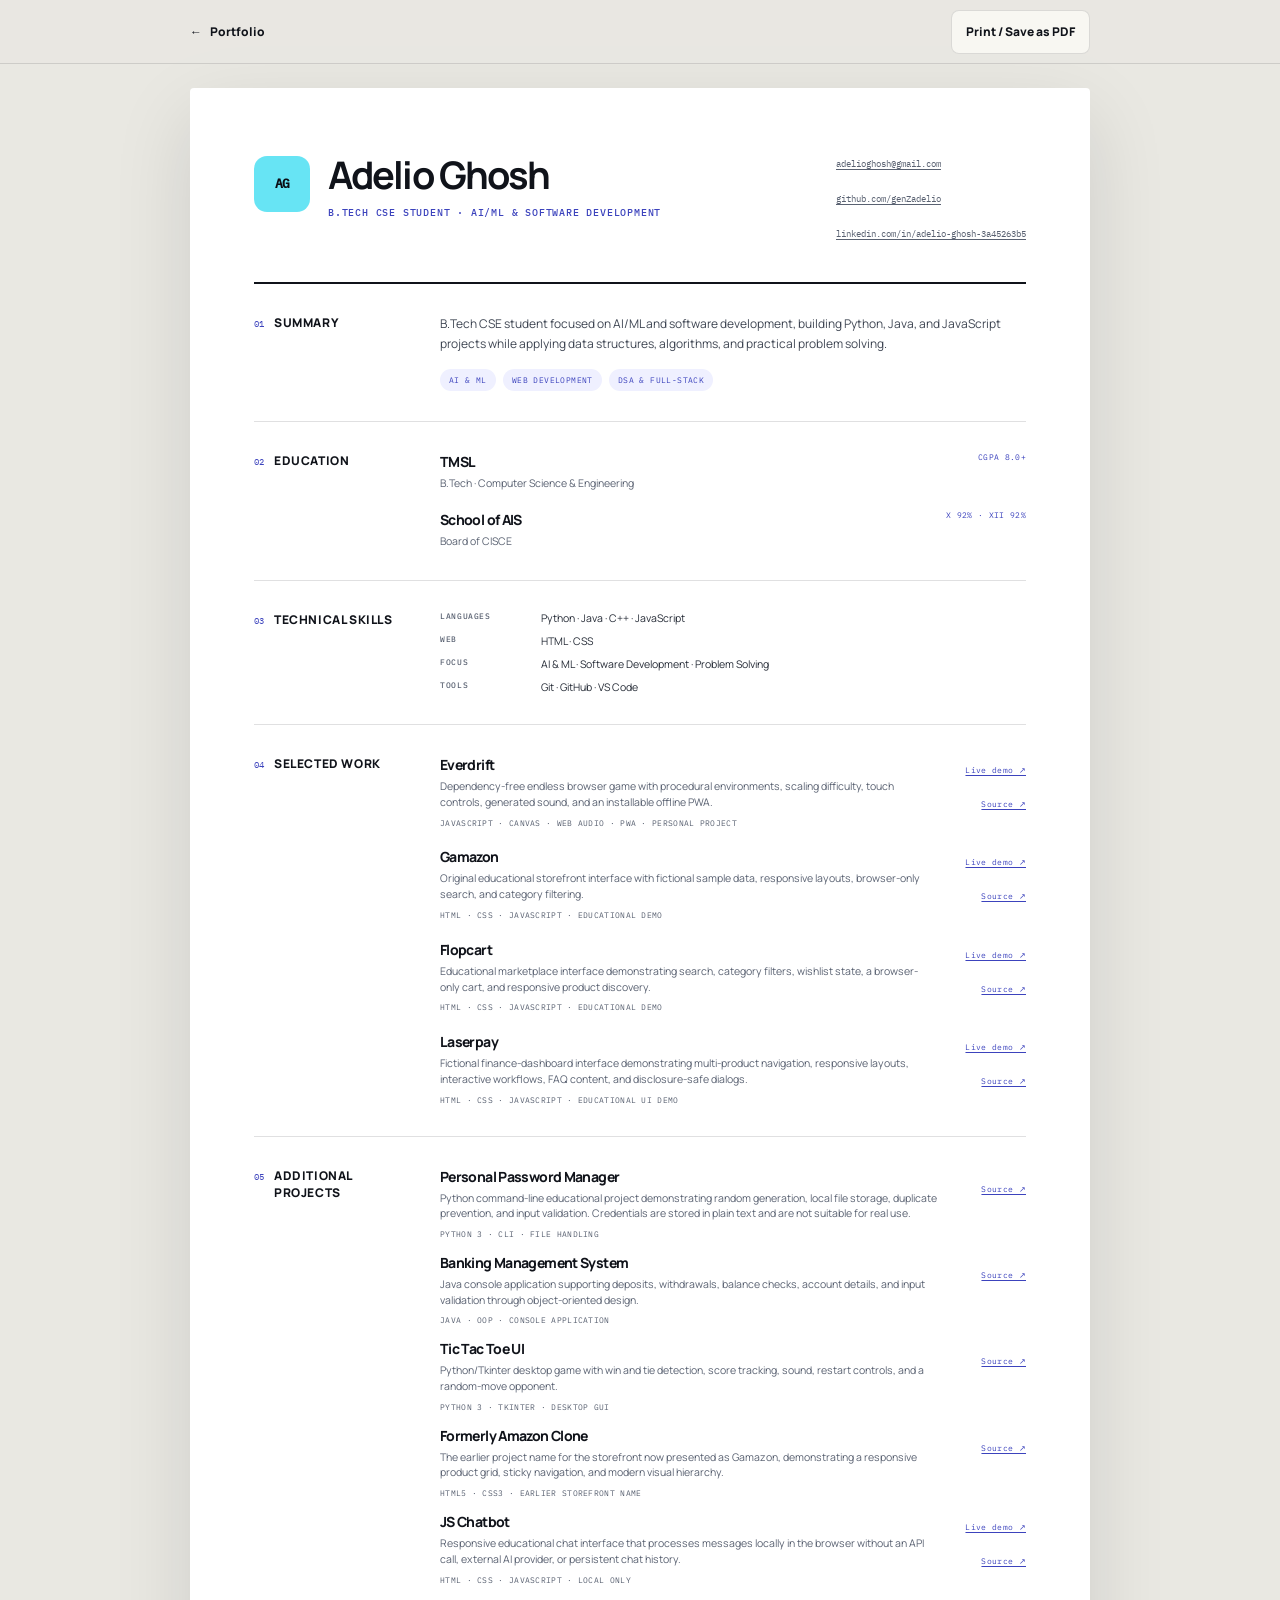
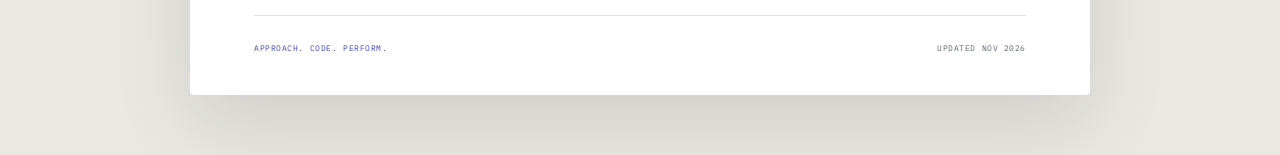
==== commit 794c86cc: "Resolve final portfolio accessibility and caching issues" ====
--- a/resume.html
+++ b/resume.html
@@ -26,10 +26,10 @@
   <title>Adelio Ghosh — Résumé | Computer Engineering Student</title>
   <link rel="icon" href="favicon.svg" type="image/svg+xml">
   <link rel="preload" href="fonts/manrope-latin.woff2" as="font" type="font/woff2" crossorigin>
-  <link rel="stylesheet" href="fonts.css">
-  <link rel="stylesheet" href="util.css">
-  <link rel="stylesheet" href="resume.css">
-  <script src="resume.js" defer></script>
+  <link rel="stylesheet" href="fonts.css?v=20261127">
+  <link rel="stylesheet" href="util.css?v=20261127">
+  <link rel="stylesheet" href="resume.css?v=20261127">
+  <script src="resume.js?v=20261127" defer></script>
 
   <script type="application/ld+json">
     {
@@ -189,8 +189,8 @@
 
         <article>
           <div class="resume-item__heading">
-            <div><h3>Amazon Clone</h3><p>Responsive storefront interface demonstrating sticky navigation, a structured product grid, and modern visual hierarchy. The original repository now resolves to Gamazon.</p><span class="resume-project__meta">HTML5 · CSS3 · Responsive UI</span></div>
-            <a href="https://github.com/genZadelio/Amazon-Clone" target="_blank" rel="noopener noreferrer" aria-label="View Amazon Clone source on GitHub (opens in a new tab)">Source ↗</a>
+            <div><h3>Formerly Amazon Clone</h3><p>The earlier project name for the storefront now presented as Gamazon, demonstrating a responsive product grid, sticky navigation, and modern visual hierarchy.</p><span class="resume-project__meta">HTML5 · CSS3 · Earlier storefront name</span></div>
+            <a href="https://github.com/genZadelio/Gamazon" target="_blank" rel="noopener noreferrer" aria-label="View Gamazon (formerly Amazon Clone) source on GitHub (opens in a new tab)">Source ↗</a>
           </div>
         </article>
 
@@ -208,7 +208,7 @@
 
     <footer class="resume-footer">
       <span>Approach. Code. Perform.</span>
-      <span>Updated Nov <span id="year">2026</span></span>
+      <span><time datetime="2026-11">Updated Nov 2026</time></span>
     </footer>
   </main>
 </body>
--- a/util.css
+++ b/util.css
@@ -294,6 +294,7 @@
 .menu-toggle svg,
 .mobile-menu__close svg { width: 21px; height: 21px; }
 .mobile-menu {
+  display: none;
   position: fixed;
   z-index: 1100;
   inset: 0;
@@ -309,6 +310,7 @@
   color: white;
   background: var(--night);
 }
+.mobile-menu[open] { display: block; }
 .mobile-menu::backdrop { background: var(--night); }
 .mobile-menu__close { position: absolute; top: 15px; right: max(20px, calc((100% - 1180px) / 2)); }
 .mobile-menu__inner {
